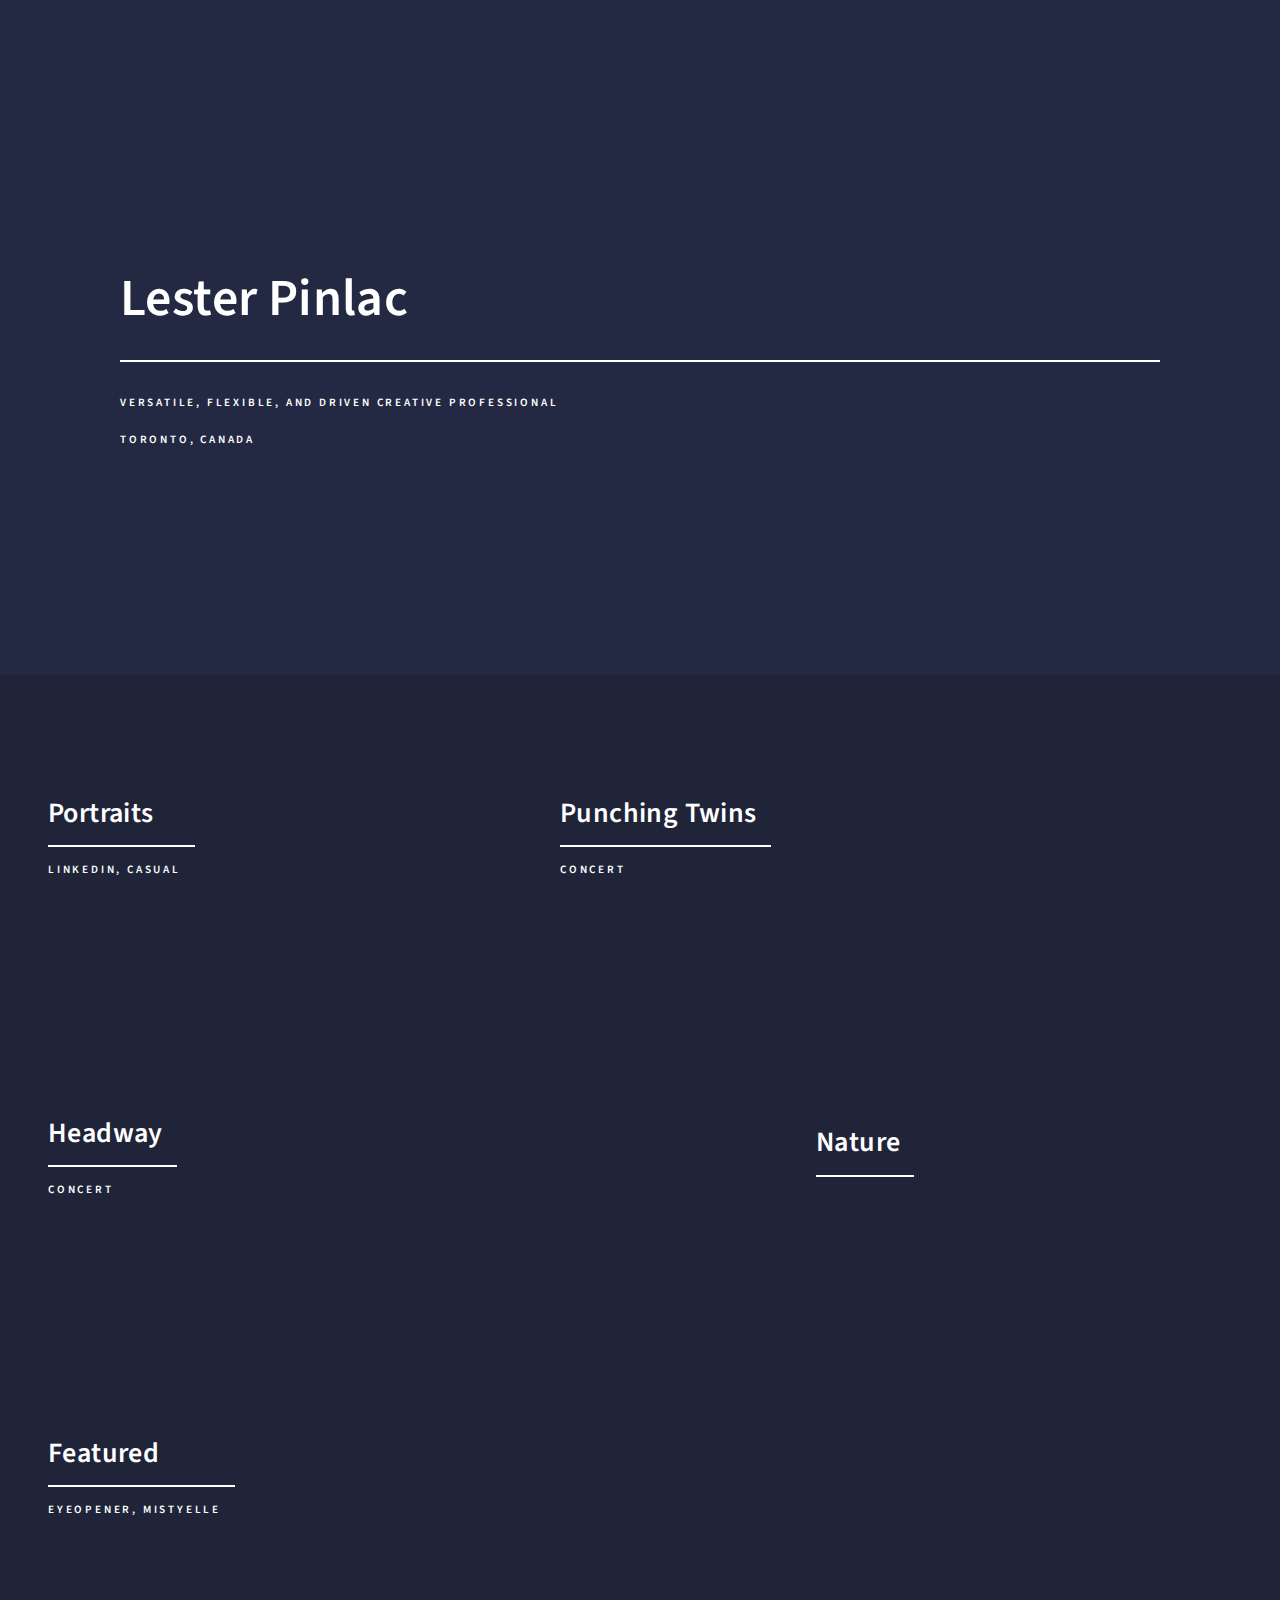
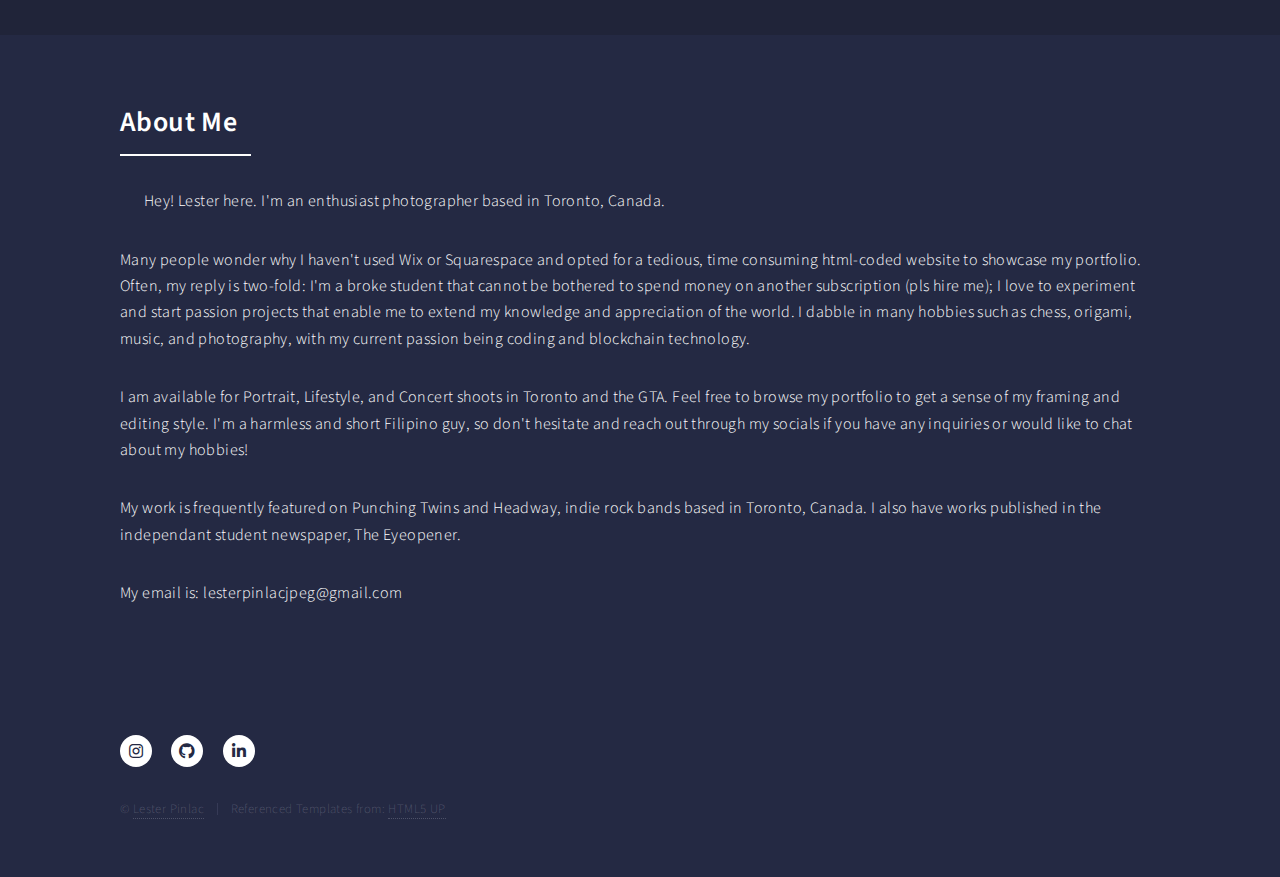
==== index.html @ 299d69c9 "Add files via upload" ====
<!DOCTYPE HTML>
<!--
	Forty by HTML5 UP
	html5up.net | @ajlkn
	Free for personal and commercial use under the CCA 3.0 license (html5up.net/license)
-->
<html>
	<head>
		<title>Lester Pinlac</title>
		<meta charset="utf-8" />
		<meta name="viewport" content="width=device-width, initial-scale=1, user-scalable=no" />
		<link rel="stylesheet" href="assets/css/main.css" />
		<noscript><link rel="stylesheet" href="assets/css/noscript.css" /></noscript>
	</head>
	<body class="is-preload">

		<!-- Wrapper -->
			<div id="wrapper">
				
				<!-- Banner -->
					<section id="banner" class="major">
						<div class="inner">
						<span class="image">
										<img src="images/paris.jpg" alt="" />
									</span>
							<header class="major">
								<h1>Lester Pinlac</h1>
							</header>
							<div class="content">
								<p>versatile, flexible, and driven creative professional <br/>
								<br/>Toronto, Canada <br/>
								<ul class="actions">
								</ul>
							</div>
						</div>
					</section>

				<!-- Main -->
					<div id="main">

						<!-- One -->
							
							<section id="one" class="tiles">
								<article>
									<span class="image">
										<img src="images/portraits/portraitF-05.jpg" alt="" />
									</span>
									<header class="major">
										<h3><a href="portraits.html" class="link">Portraits</a></h3>
										<p>LinkedIn, Casual</p>
									</header>
								</article>
								<article>
									<span class="image">
										<img src="images/pt.jpg" alt="" />
									</span>
									<header class="major">
										<h3><a href="concerts.html" class="link">Punching Twins</a></h3>
										<p>Concert</p>
									</header>
								</article>
								<article>
									<span class="image">
										<img src="images/hw/hwF.jpg" alt="" />
									</span>
									<header class="major">
										<h3><a href="concertshead.html" class="link">Headway</a></h3>
										<p>Concert</p>
									</header>
								</article>
								
								<article>
									<span class="image">
								<img src="images/nature/nature-09.jpg" alt="" />
									</span>
									<header class="major">
										<h3><a href="nature.html" class="link">Nature</a></h3>
										<p></p>
									</header>
								</article>
								
							</section>
							
							<section id="one" class="tiles2">
								<article>
									<span class="image">
										<img src="images/featured/featured-5.jpg" alt="" />
									</span>
									<header class="major">
										<h3><a href="featured.strata.html" class="link">Featured</a></h3>
										<p>Eyeopener, Mistyelle</p>
									</header>
								</article>
							<section>
						<!-- Two -->
							</div>
							<section id="two">
								<div class="inner">
									<header class="major">
										<h2>About Me</h2>
									</header>
													<p><span class="image left"><img src="images/lestar-1.jpg" alt="" /></span>Hey! Lester here. I'm an enthusiast photographer based in Toronto, Canada. </p>
													<p><span  /></span>Many people wonder why I haven't used Wix or Squarespace and opted for a tedious, time consuming html-coded website to showcase my portfolio. Often, my reply is two-fold: I'm a broke student that cannot be bothered to spend money on another subscription (pls hire me); I love to experiment and start passion projects that enable me to extend my knowledge and appreciation of the world. I dabble in many hobbies such as chess, origami, music, and photography, with my current passion being coding and blockchain technology.  </p>
								</span>I am available for Portrait, Lifestyle, and Concert shoots in Toronto and the GTA. Feel free to browse my portfolio to get a sense of my framing and editing style. I'm a harmless and short Filipino guy, so don't hesitate and reach out through my socials if you have any inquiries or would like to chat about my hobbies!</p>
												</span> My work is frequently featured on Punching Twins and Headway, indie rock bands based in Toronto, Canada. I also have works published in the independant student newspaper, The Eyeopener.   </p>
											</span> My email is: lesterpinlacjpeg@gmail.com</p>

								</div>
							</section>

				<!-- Contact -->
				<!-- Footer -->
					
					<footer id="footer">
						<div class="inner">
							<ul class="icons">
								<li><a href="https://www.instagram.com/lesterjohn.jpeg/" class="icon brands alt fa-instagram"><span class="label">Instagram</span></a></li>
								<li><a href="#" class="icon brands alt fa-github"><span class="label">GitHub</span></a></li>
								<li><a href="#" class="icon brands alt fa-linkedin-in"><span class="label">LinkedIn</span></a></li>
							</ul>
							<ul class="copyright">
								<li>&copy; <a href="pikashrine.html">Lester Pinlac</a></li><li>Referenced Templates from: <a href="https://html5up.net">HTML5 UP</a></li>
							</ul>
						</div>
					</footer>

			</div>

		<!-- Scripts -->
			<script src="assets/js/jquery.min.js"></script>
			<script src="assets/js/jquery.scrolly.min.js"></script>
			<script src="assets/js/jquery.scrollex.min.js"></script>
			<script src="assets/js/browser.min.js"></script>
			<script src="assets/js/breakpoints.min.js"></script>
			<script src="assets/js/util.js"></script>
			<script src="assets/js/main.js"></script>

	</body>
</html>
---- assets/css/main.css ----
@import url(fontawesome-all.min.css);
@import url("https://fonts.googleapis.com/css?family=Source+Sans+Pro:300,300italic,600,600italic");

/*
	Forty by HTML5 UP
	html5up.net | @ajlkn
	Free for personal and commercial use under the CCA 3.0 license (html5up.net/license)
*/

html, body, div, span, applet, object,
iframe, h1, h2, h3, h4, h5, h6, p, blockquote,
pre, a, abbr, acronym, address, big, cite,
code, del, dfn, em, img, ins, kbd, q, s, samp,
small, strike, strong, sub, sup, tt, var, b,
u, i, center, dl, dt, dd, ol, ul, li, fieldset,
form, label, legend, table, caption, tbody,
tfoot, thead, tr, th, td, article, aside,
canvas, details, embed, figure, figcaption,
footer, header, hgroup, menu, nav, output, ruby,
section, summary, time, mark, audio, video {
	margin: 0;
	padding: 0;
	border: 0;
	font-size: 100%;
	font: inherit;
	vertical-align: baseline;}

article, aside, details, figcaption, figure,
footer, header, hgroup, menu, nav, section {
	display: block;}

body {
	line-height: 1;
}

ol, ul {
	list-style: none;
}

blockquote, q {
	quotes: none;
}

	blockquote:before, blockquote:after, q:before, q:after {
		content: '';
		content: none;
	}

table {
	border-collapse: collapse;
	border-spacing: 0;
}

body {
	-webkit-text-size-adjust: none;
}

mark {
	background-color: transparent;
	color: inherit;
}

input::-moz-focus-inner {
	border: 0;
	padding: 0;
}

input, select, textarea {
	-moz-appearance: none;
	-webkit-appearance: none;
	-ms-appearance: none;
	appearance: none;
}

/* Basic */

	@-ms-viewport {
		width: device-width;
	}

	body {
		-ms-overflow-style: scrollbar;
	}

	@media screen and (max-width: 480px) {

		html, body {
			min-width: 320px;
		}

	}

	html {
		box-sizing: border-box;
	}

	*, *:before, *:after {
		box-sizing: inherit;
	}

	body {
		background: #242943;
	}

		body.is-preload *, body.is-preload *:before, body.is-preload *:after {
			-moz-animation: none !important;
			-webkit-animation: none !important;
			-ms-animation: none !important;
			animation: none !important;
			-moz-transition: none !important;
			-webkit-transition: none !important;
			-ms-transition: none !important;
			transition: none !important;
		}

/* Type */

	body, input, select, textarea {
		color: #ffffff;
		font-family: "Source Sans Pro", Helvetica, sans-serif;
		font-size: 17pt;
		font-weight: 300;
		letter-spacing: 0.025em;
		line-height: 1.65;
	}

		@media screen and (max-width: 1680px) {

			body, input, select, textarea {
				font-size: 14pt;
			}

		}

		@media screen and (max-width: 1280px) {

			body, input, select, textarea {
				font-size: 12pt;
			}

		}

		@media screen and (max-width: 360px) {

			body, input, select, textarea {
				font-size: 11pt;
			}

		}

	a {
		-moz-transition: color 0.2s ease-in-out, border-bottom-color 0.2s ease-in-out;
		-webkit-transition: color 0.2s ease-in-out, border-bottom-color 0.2s ease-in-out;
		-ms-transition: color 0.2s ease-in-out, border-bottom-color 0.2s ease-in-out;
		transition: color 0.2s ease-in-out, border-bottom-color 0.2s ease-in-out;
		border-bottom: dotted 1px;
		color: inherit;
		text-decoration: none;
	}

		a:hover {
			border-bottom-color: transparent;
			color: #9bf1ff !important;
		}

		a:active {
			color: #53e3fb !important;
		}

	strong, b {
		color: #ffffff;
		font-weight: 600;
	}

	em, i {
		font-style: italic;
	}

	p {
		margin: 0 0 2em 0;
	}

	h1, h2, h3, h4, h5, h6 {
		color: #ffffff;
		font-weight: 600;
		line-height: 1.65;
		margin: 0 0 1em 0;
	}

		h1 a, h2 a, h3 a, h4 a, h5 a, h6 a {
			color: inherit;
			border-bottom: 0;
		}

	h1 {
		font-size: 2.5em;
	}

	h2 {
		font-size: 1.75em;
	}

	h3 {
		font-size: 1.35em;
	}

	h4 {
		font-size: 1.1em;
	}

	h5 {
		font-size: 0.9em;
	}

	h6 {
		font-size: 0.7em;
	}

	@media screen and (max-width: 736px) {

		h1 {
			font-size: 2em;
		}

		h2 {
			font-size: 1.5em;
		}

		h3 {
			font-size: 1.25em;
		}

	}

	sub {
		font-size: 0.8em;
		position: relative;
		top: 0.5em;
	}

	sup {
		font-size: 0.8em;
		position: relative;
		top: -0.5em;
	}

	blockquote {
		border-left: solid 4px rgba(97, 48, 68, 0.1);
		font-style: italic;
		margin: 0 0 2em 0;
		padding: 0.5em 0 0.5em 2em;
	}

	code {
		background: rgba(212, 212, 255, 0.035);
		font-family: "Courier New", monospace;
		font-size: 0.9em;
		margin: 0 0.25em;
		padding: 0.25em 0.65em;
	}

	pre {
		-webkit-overflow-scrolling: touch;
		font-family: "Courier New", monospace;
		font-size: 0.9em;
		margin: 0 0 2em 0;
	}

		pre code {
			display: block;
			line-height: 1.75;
			padding: 1em 1.5em;
			overflow-x: auto;
		}

	hr {
		border: 0;
		border-bottom: solid 1px rgba(212, 212, 255, 0.1);
		margin: 2em 0;
	}

		hr.major {
			margin: 3em 0;
		}

	.align-left {
		text-align: left;
	}

	.align-center {
		text-align: center;
	}

	.align-right {
		text-align: right;
	}

/* Row */

	.row {
		display: flex;
		flex-wrap: wrap;
		box-sizing: border-box;
		align-items: stretch;
	}

		.row > * {
			box-sizing: border-box;
		}

		.row.gtr-uniform > * > :last-child {
			margin-bottom: 0;
		}

		.row.aln-left {
			justify-content: flex-start;
		}

		.row.aln-center {
			justify-content: center;
		}

		.row.aln-right {
			justify-content: flex-end;
		}

		.row.aln-top {
			align-items: flex-start;
		}

		.row.aln-middle {
			align-items: center;
		}

		.row.aln-bottom {
			align-items: flex-end;
		}

		.row > .imp {
			order: -1;
		}

		.row > .col-1 {
			width: 8.33333%;
		}

		.row > .off-1 {
			margin-left: 8.33333%;
		}

		.row > .col-2 {
			width: 16.66667%;
		}

		.row > .off-2 {
			margin-left: 16.66667%;
		}

		.row > .col-3 {
			width: 25%;
		}

		.row > .off-3 {
			margin-left: 25%;
		}

		.row > .col-4 {
			width: 33.33333%;
		}

		.row > .off-4 {
			margin-left: 33.33333%;
		}

		.row > .col-5 {
			width: 41.66667%;
		}

		.row > .off-5 {
			margin-left: 41.66667%;
		}

		.row > .col-6 {
			width: 50%;
		}

		.row > .off-6 {
			margin-left: 50%;
		}

		.row > .col-7 {
			width: 58.33333%;
		}

		.row > .off-7 {
			margin-left: 58.33333%;
		}

		.row > .col-8 {
			width: 66.66667%;
		}

		.row > .off-8 {
			margin-left: 66.66667%;
		}

		.row > .col-9 {
			width: 75%;
		}

		.row > .off-9 {
			margin-left: 75%;
		}

		.row > .col-10 {
			width: 83.33333%;
		}

		.row > .off-10 {
			margin-left: 83.33333%;
		}

		.row > .col-11 {
			width: 91.66667%;
		}

		.row > .off-11 {
			margin-left: 91.66667%;
		}

		.row > .col-12 {
			width: 100%;
		}

		.row > .off-12 {
			margin-left: 100%;
		}

		.row.gtr-0 {
			margin-top: 0;
			margin-left: 0em;
		}

			.row.gtr-0 > * {
				padding: 0 0 0 0em;
			}

			.row.gtr-0.gtr-uniform {
				margin-top: 0em;
			}

				.row.gtr-0.gtr-uniform > * {
					padding-top: 0em;
				}

		.row.gtr-25 {
			margin-top: 0;
			margin-left: -0.5em;
		}

			.row.gtr-25 > * {
				padding: 0 0 0 0.5em;
			}

			.row.gtr-25.gtr-uniform {
				margin-top: -0.5em;
			}

				.row.gtr-25.gtr-uniform > * {
					padding-top: 0.5em;
				}

		.row.gtr-50 {
			margin-top: 0;
			margin-left: -1em;
		}

			.row.gtr-50 > * {
				padding: 0 0 0 1em;
			}

			.row.gtr-50.gtr-uniform {
				margin-top: -1em;
			}

				.row.gtr-50.gtr-uniform > * {
					padding-top: 1em;
				}

		.row {
			margin-top: 0;
			margin-left: -2em;
		}

			.row > * {
				padding: 0 0 0 2em;
			}

			.row.gtr-uniform {
				margin-top: -2em;
			}

				.row.gtr-uniform > * {
					padding-top: 2em;
				}

		.row.gtr-150 {
			margin-top: 0;
			margin-left: -3em;
		}

			.row.gtr-150 > * {
				padding: 0 0 0 3em;
			}

			.row.gtr-150.gtr-uniform {
				margin-top: -3em;
			}

				.row.gtr-150.gtr-uniform > * {
					padding-top: 3em;
				}

		.row.gtr-200 {
			margin-top: 0;
			margin-left: -4em;
		}

			.row.gtr-200 > * {
				padding: 0 0 0 4em;
			}

			.row.gtr-200.gtr-uniform {
				margin-top: -4em;
			}

				.row.gtr-200.gtr-uniform > * {
					padding-top: 4em;
				}

		@media screen and (max-width: 1680px) {

			.row {
				display: flex;
				flex-wrap: wrap;
				box-sizing: border-box;
				align-items: stretch;
			}

				.row > * {
					box-sizing: border-box;
				}

				.row.gtr-uniform > * > :last-child {
					margin-bottom: 0;
				}

				.row.aln-left {
					justify-content: flex-start;
				}

				.row.aln-center {
					justify-content: center;
				}

				.row.aln-right {
					justify-content: flex-end;
				}

				.row.aln-top {
					align-items: flex-start;
				}

				.row.aln-middle {
					align-items: center;
				}

				.row.aln-bottom {
					align-items: flex-end;
				}

				.row > .imp-xlarge {
					order: -1;
				}

				.row > .col-1-xlarge {
					width: 8.33333%;
				}

				.row > .off-1-xlarge {
					margin-left: 8.33333%;
				}

				.row > .col-2-xlarge {
					width: 16.66667%;
				}

				.row > .off-2-xlarge {
					margin-left: 16.66667%;
				}

				.row > .col-3-xlarge {
					width: 25%;
				}

				.row > .off-3-xlarge {
					margin-left: 25%;
				}

				.row > .col-4-xlarge {
					width: 33.33333%;
				}

				.row > .off-4-xlarge {
					margin-left: 33.33333%;
				}

				.row > .col-5-xlarge {
					width: 41.66667%;
				}

				.row > .off-5-xlarge {
					margin-left: 41.66667%;
				}

				.row > .col-6-xlarge {
					width: 50%;
				}

				.row > .off-6-xlarge {
					margin-left: 50%;
				}

				.row > .col-7-xlarge {
					width: 58.33333%;
				}

				.row > .off-7-xlarge {
					margin-left: 58.33333%;
				}

				.row > .col-8-xlarge {
					width: 66.66667%;
				}

				.row > .off-8-xlarge {
					margin-left: 66.66667%;
				}

				.row > .col-9-xlarge {
					width: 75%;
				}

				.row > .off-9-xlarge {
					margin-left: 75%;
				}

				.row > .col-10-xlarge {
					width: 83.33333%;
				}

				.row > .off-10-xlarge {
					margin-left: 83.33333%;
				}

				.row > .col-11-xlarge {
					width: 91.66667%;
				}

				.row > .off-11-xlarge {
					margin-left: 91.66667%;
				}

				.row > .col-12-xlarge {
					width: 100%;
				}

				.row > .off-12-xlarge {
					margin-left: 100%;
				}

				.row.gtr-0 {
					margin-top: 0;
					margin-left: 0em;
				}

					.row.gtr-0 > * {
						padding: 0 0 0 0em;
					}

					.row.gtr-0.gtr-uniform {
						margin-top: 0em;
					}

						.row.gtr-0.gtr-uniform > * {
							padding-top: 0em;
						}

				.row.gtr-25 {
					margin-top: 0;
					margin-left: -0.5em;
				}

					.row.gtr-25 > * {
						padding: 0 0 0 0.5em;
					}

					.row.gtr-25.gtr-uniform {
						margin-top: -0.5em;
					}

						.row.gtr-25.gtr-uniform > * {
							padding-top: 0.5em;
						}

				.row.gtr-50 {
					margin-top: 0;
					margin-left: -1em;
				}

					.row.gtr-50 > * {
						padding: 0 0 0 1em;
					}

					.row.gtr-50.gtr-uniform {
						margin-top: -1em;
					}

						.row.gtr-50.gtr-uniform > * {
							padding-top: 1em;
						}

				.row {
					margin-top: 0;
					margin-left: -2em;
				}

					.row > * {
						padding: 0 0 0 2em;
					}

					.row.gtr-uniform {
						margin-top: -2em;
					}

						.row.gtr-uniform > * {
							padding-top: 2em;
						}

				.row.gtr-150 {
					margin-top: 0;
					margin-left: -3em;
				}

					.row.gtr-150 > * {
						padding: 0 0 0 3em;
					}

					.row.gtr-150.gtr-uniform {
						margin-top: -3em;
					}

						.row.gtr-150.gtr-uniform > * {
							padding-top: 3em;
						}

				.row.gtr-200 {
					margin-top: 0;
					margin-left: -4em;
				}

					.row.gtr-200 > * {
						padding: 0 0 0 4em;
					}

					.row.gtr-200.gtr-uniform {
						margin-top: -4em;
					}

						.row.gtr-200.gtr-uniform > * {
							padding-top: 4em;
						}

		}

		@media screen and (max-width: 1280px) {

			.row {
				display: flex;
				flex-wrap: wrap;
				box-sizing: border-box;
				align-items: stretch;
			}

				.row > * {
					box-sizing: border-box;
				}

				.row.gtr-uniform > * > :last-child {
					margin-bottom: 0;
				}

				.row.aln-left {
					justify-content: flex-start;
				}

				.row.aln-center {
					justify-content: center;
				}

				.row.aln-right {
					justify-content: flex-end;
				}

				.row.aln-top {
					align-items: flex-start;
				}

				.row.aln-middle {
					align-items: center;
				}

				.row.aln-bottom {
					align-items: flex-end;
				}

				.row > .imp-large {
					order: -1;
				}

				.row > .col-1-large {
					width: 8.33333%;
				}

				.row > .off-1-large {
					margin-left: 8.33333%;
				}

				.row > .col-2-large {
					width: 16.66667%;
				}

				.row > .off-2-large {
					margin-left: 16.66667%;
				}

				.row > .col-3-large {
					width: 25%;
				}

				.row > .off-3-large {
					margin-left: 25%;
				}

				.row > .col-4-large {
					width: 33.33333%;
				}

				.row > .off-4-large {
					margin-left: 33.33333%;
				}

				.row > .col-5-large {
					width: 41.66667%;
				}

				.row > .off-5-large {
					margin-left: 41.66667%;
				}

				.row > .col-6-large {
					width: 50%;
				}

				.row > .off-6-large {
					margin-left: 50%;
				}

				.row > .col-7-large {
					width: 58.33333%;
				}

				.row > .off-7-large {
					margin-left: 58.33333%;
				}

				.row > .col-8-large {
					width: 66.66667%;
				}

				.row > .off-8-large {
					margin-left: 66.66667%;
				}

				.row > .col-9-large {
					width: 75%;
				}

				.row > .off-9-large {
					margin-left: 75%;
				}

				.row > .col-10-large {
					width: 83.33333%;
				}

				.row > .off-10-large {
					margin-left: 83.33333%;
				}

				.row > .col-11-large {
					width: 91.66667%;
				}

				.row > .off-11-large {
					margin-left: 91.66667%;
				}

				.row > .col-12-large {
					width: 100%;
				}

				.row > .off-12-large {
					margin-left: 100%;
				}

				.row.gtr-0 {
					margin-top: 0;
					margin-left: 0em;
				}

					.row.gtr-0 > * {
						padding: 0 0 0 0em;
					}

					.row.gtr-0.gtr-uniform {
						margin-top: 0em;
					}

						.row.gtr-0.gtr-uniform > * {
							padding-top: 0em;
						}

				.row.gtr-25 {
					margin-top: 0;
					margin-left: -0.375em;
				}

					.row.gtr-25 > * {
						padding: 0 0 0 0.375em;
					}

					.row.gtr-25.gtr-uniform {
						margin-top: -0.375em;
					}

						.row.gtr-25.gtr-uniform > * {
							padding-top: 0.375em;
						}

				.row.gtr-50 {
					margin-top: 0;
					margin-left: -0.75em;
				}

					.row.gtr-50 > * {
						padding: 0 0 0 0.75em;
					}

					.row.gtr-50.gtr-uniform {
						margin-top: -0.75em;
					}

						.row.gtr-50.gtr-uniform > * {
							padding-top: 0.75em;
						}

				.row {
					margin-top: 0;
					margin-left: -1.5em;
				}

					.row > * {
						padding: 0 0 0 1.5em;
					}

					.row.gtr-uniform {
						margin-top: -1.5em;
					}

						.row.gtr-uniform > * {
							padding-top: 1.5em;
						}

				.row.gtr-150 {
					margin-top: 0;
					margin-left: -2.25em;
				}

					.row.gtr-150 > * {
						padding: 0 0 0 2.25em;
					}

					.row.gtr-150.gtr-uniform {
						margin-top: -2.25em;
					}

						.row.gtr-150.gtr-uniform > * {
							padding-top: 2.25em;
						}

				.row.gtr-200 {
					margin-top: 0;
					margin-left: -3em;
				}

					.row.gtr-200 > * {
						padding: 0 0 0 3em;
					}

					.row.gtr-200.gtr-uniform {
						margin-top: -3em;
					}

						.row.gtr-200.gtr-uniform > * {
							padding-top: 3em;
						}

		}

		@media screen and (max-width: 980px) {

			.row {
				display: flex;
				flex-wrap: wrap;
				box-sizing: border-box;
				align-items: stretch;
			}

				.row > * {
					box-sizing: border-box;
				}

				.row.gtr-uniform > * > :last-child {
					margin-bottom: 0;
				}

				.row.aln-left {
					justify-content: flex-start;
				}

				.row.aln-center {
					justify-content: center;
				}

				.row.aln-right {
					justify-content: flex-end;
				}

				.row.aln-top {
					align-items: flex-start;
				}

				.row.aln-middle {
					align-items: center;
				}

				.row.aln-bottom {
					align-items: flex-end;
				}

				.row > .imp-medium {
					order: -1;
				}

				.row > .col-1-medium {
					width: 8.33333%;
				}

				.row > .off-1-medium {
					margin-left: 8.33333%;
				}

				.row > .col-2-medium {
					width: 16.66667%;
				}

				.row > .off-2-medium {
					margin-left: 16.66667%;
				}

				.row > .col-3-medium {
					width: 25%;
				}

				.row > .off-3-medium {
					margin-left: 25%;
				}

				.row > .col-4-medium {
					width: 33.33333%;
				}

				.row > .off-4-medium {
					margin-left: 33.33333%;
				}

				.row > .col-5-medium {
					width: 41.66667%;
				}

				.row > .off-5-medium {
					margin-left: 41.66667%;
				}

				.row > .col-6-medium {
					width: 50%;
				}

				.row > .off-6-medium {
					margin-left: 50%;
				}

				.row > .col-7-medium {
					width: 58.33333%;
				}

				.row > .off-7-medium {
					margin-left: 58.33333%;
				}

				.row > .col-8-medium {
					width: 66.66667%;
				}

				.row > .off-8-medium {
					margin-left: 66.66667%;
				}

				.row > .col-9-medium {
					width: 75%;
				}

				.row > .off-9-medium {
					margin-left: 75%;
				}

				.row > .col-10-medium {
					width: 83.33333%;
				}

				.row > .off-10-medium {
					margin-left: 83.33333%;
				}

				.row > .col-11-medium {
					width: 91.66667%;
				}

				.row > .off-11-medium {
					margin-left: 91.66667%;
				}

				.row > .col-12-medium {
					width: 100%;
				}

				.row > .off-12-medium {
					margin-left: 100%;
				}

				.row.gtr-0 {
					margin-top: 0;
					margin-left: 0em;
				}

					.row.gtr-0 > * {
						padding: 0 0 0 0em;
					}

					.row.gtr-0.gtr-uniform {
						margin-top: 0em;
					}

						.row.gtr-0.gtr-uniform > * {
							padding-top: 0em;
						}

				.row.gtr-25 {
					margin-top: 0;
					margin-left: -0.375em;
				}

					.row.gtr-25 > * {
						padding: 0 0 0 0.375em;
					}

					.row.gtr-25.gtr-uniform {
						margin-top: -0.375em;
					}

						.row.gtr-25.gtr-uniform > * {
							padding-top: 0.375em;
						}

				.row.gtr-50 {
					margin-top: 0;
					margin-left: -0.75em;
				}

					.row.gtr-50 > * {
						padding: 0 0 0 0.75em;
					}

					.row.gtr-50.gtr-uniform {
						margin-top: -0.75em;
					}

						.row.gtr-50.gtr-uniform > * {
							padding-top: 0.75em;
						}

				.row {
					margin-top: 0;
					margin-left: -1.5em;
				}

					.row > * {
						padding: 0 0 0 1.5em;
					}

					.row.gtr-uniform {
						margin-top: -1.5em;
					}

						.row.gtr-uniform > * {
							padding-top: 1.5em;
						}

				.row.gtr-150 {
					margin-top: 0;
					margin-left: -2.25em;
				}

					.row.gtr-150 > * {
						padding: 0 0 0 2.25em;
					}

					.row.gtr-150.gtr-uniform {
						margin-top: -2.25em;
					}

						.row.gtr-150.gtr-uniform > * {
							padding-top: 2.25em;
						}

				.row.gtr-200 {
					margin-top: 0;
					margin-left: -3em;
				}

					.row.gtr-200 > * {
						padding: 0 0 0 3em;
					}

					.row.gtr-200.gtr-uniform {
						margin-top: -3em;
					}

						.row.gtr-200.gtr-uniform > * {
							padding-top: 3em;
						}

		}

		@media screen and (max-width: 736px) {

			.row {
				display: flex;
				flex-wrap: wrap;
				box-sizing: border-box;
				align-items: stretch;
			}

				.row > * {
					box-sizing: border-box;
				}

				.row.gtr-uniform > * > :last-child {
					margin-bottom: 0;
				}

				.row.aln-left {
					justify-content: flex-start;
				}

				.row.aln-center {
					justify-content: center;
				}

				.row.aln-right {
					justify-content: flex-end;
				}

				.row.aln-top {
					align-items: flex-start;
				}

				.row.aln-middle {
					align-items: center;
				}

				.row.aln-bottom {
					align-items: flex-end;
				}

				.row > .imp-small {
					order: -1;
				}

				.row > .col-1-small {
					width: 8.33333%;
				}

				.row > .off-1-small {
					margin-left: 8.33333%;
				}

				.row > .col-2-small {
					width: 16.66667%;
				}

				.row > .off-2-small {
					margin-left: 16.66667%;
				}

				.row > .col-3-small {
					width: 25%;
				}

				.row > .off-3-small {
					margin-left: 25%;
				}

				.row > .col-4-small {
					width: 33.33333%;
				}

				.row > .off-4-small {
					margin-left: 33.33333%;
				}

				.row > .col-5-small {
					width: 41.66667%;
				}

				.row > .off-5-small {
					margin-left: 41.66667%;
				}

				.row > .col-6-small {
					width: 50%;
				}

				.row > .off-6-small {
					margin-left: 50%;
				}

				.row > .col-7-small {
					width: 58.33333%;
				}

				.row > .off-7-small {
					margin-left: 58.33333%;
				}

				.row > .col-8-small {
					width: 66.66667%;
				}

				.row > .off-8-small {
					margin-left: 66.66667%;
				}

				.row > .col-9-small {
					width: 75%;
				}

				.row > .off-9-small {
					margin-left: 75%;
				}

				.row > .col-10-small {
					width: 83.33333%;
				}

				.row > .off-10-small {
					margin-left: 83.33333%;
				}

				.row > .col-11-small {
					width: 91.66667%;
				}

				.row > .off-11-small {
					margin-left: 91.66667%;
				}

				.row > .col-12-small {
					width: 100%;
				}

				.row > .off-12-small {
					margin-left: 100%;
				}

				.row.gtr-0 {
					margin-top: 0;
					margin-left: 0em;
				}

					.row.gtr-0 > * {
						padding: 0 0 0 0em;
					}

					.row.gtr-0.gtr-uniform {
						margin-top: 0em;
					}

						.row.gtr-0.gtr-uniform > * {
							padding-top: 0em;
						}

				.row.gtr-25 {
					margin-top: 0;
					margin-left: -0.3125em;
				}

					.row.gtr-25 > * {
						padding: 0 0 0 0.3125em;
					}

					.row.gtr-25.gtr-uniform {
						margin-top: -0.3125em;
					}

						.row.gtr-25.gtr-uniform > * {
							padding-top: 0.3125em;
						}

				.row.gtr-50 {
					margin-top: 0;
					margin-left: -0.625em;
				}

					.row.gtr-50 > * {
						padding: 0 0 0 0.625em;
					}

					.row.gtr-50.gtr-uniform {
						margin-top: -0.625em;
					}

						.row.gtr-50.gtr-uniform > * {
							padding-top: 0.625em;
						}

				.row {
					margin-top: 0;
					margin-left: -1.25em;
				}

					.row > * {
						padding: 0 0 0 1.25em;
					}

					.row.gtr-uniform {
						margin-top: -1.25em;
					}

						.row.gtr-uniform > * {
							padding-top: 1.25em;
						}

				.row.gtr-150 {
					margin-top: 0;
					margin-left: -1.875em;
				}

					.row.gtr-150 > * {
						padding: 0 0 0 1.875em;
					}

					.row.gtr-150.gtr-uniform {
						margin-top: -1.875em;
					}

						.row.gtr-150.gtr-uniform > * {
							padding-top: 1.875em;
						}

				.row.gtr-200 {
					margin-top: 0;
					margin-left: -2.5em;
				}

					.row.gtr-200 > * {
						padding: 0 0 0 2.5em;
					}

					.row.gtr-200.gtr-uniform {
						margin-top: -2.5em;
					}

						.row.gtr-200.gtr-uniform > * {
							padding-top: 2.5em;
						}

		}

		@media screen and (max-width: 480px) {

			.row {
				display: flex;
				flex-wrap: wrap;
				box-sizing: border-box;
				align-items: stretch;
			}

				.row > * {
					box-sizing: border-box;
				}

				.row.gtr-uniform > * > :last-child {
					margin-bottom: 0;
				}

				.row.aln-left {
					justify-content: flex-start;
				}

				.row.aln-center {
					justify-content: center;
				}

				.row.aln-right {
					justify-content: flex-end;
				}

				.row.aln-top {
					align-items: flex-start;
				}

				.row.aln-middle {
					align-items: center;
				}

				.row.aln-bottom {
					align-items: flex-end;
				}

				.row > .imp-xsmall {
					order: -1;
				}

				.row > .col-1-xsmall {
					width: 8.33333%;
				}

				.row > .off-1-xsmall {
					margin-left: 8.33333%;
				}

				.row > .col-2-xsmall {
					width: 16.66667%;
				}

				.row > .off-2-xsmall {
					margin-left: 16.66667%;
				}

				.row > .col-3-xsmall {
					width: 25%;
				}

				.row > .off-3-xsmall {
					margin-left: 25%;
				}

				.row > .col-4-xsmall {
					width: 33.33333%;
				}

				.row > .off-4-xsmall {
					margin-left: 33.33333%;
				}

				.row > .col-5-xsmall {
					width: 41.66667%;
				}

				.row > .off-5-xsmall {
					margin-left: 41.66667%;
				}

				.row > .col-6-xsmall {
					width: 50%;
				}

				.row > .off-6-xsmall {
					margin-left: 50%;
				}

				.row > .col-7-xsmall {
					width: 58.33333%;
				}

				.row > .off-7-xsmall {
					margin-left: 58.33333%;
				}

				.row > .col-8-xsmall {
					width: 66.66667%;
				}

				.row > .off-8-xsmall {
					margin-left: 66.66667%;
				}

				.row > .col-9-xsmall {
					width: 75%;
				}

				.row > .off-9-xsmall {
					margin-left: 75%;
				}

				.row > .col-10-xsmall {
					width: 83.33333%;
				}

				.row > .off-10-xsmall {
					margin-left: 83.33333%;
				}

				.row > .col-11-xsmall {
					width: 91.66667%;
				}

				.row > .off-11-xsmall {
					margin-left: 91.66667%;
				}

				.row > .col-12-xsmall {
					width: 100%;
				}

				.row > .off-12-xsmall {
					margin-left: 100%;
				}

				.row.gtr-0 {
					margin-top: 0;
					margin-left: 0em;
				}

					.row.gtr-0 > * {
						padding: 0 0 0 0em;
					}

					.row.gtr-0.gtr-uniform {
						margin-top: 0em;
					}

						.row.gtr-0.gtr-uniform > * {
							padding-top: 0em;
						}

				.row.gtr-25 {
					margin-top: 0;
					margin-left: -0.3125em;
				}

					.row.gtr-25 > * {
						padding: 0 0 0 0.3125em;
					}

					.row.gtr-25.gtr-uniform {
						margin-top: -0.3125em;
					}

						.row.gtr-25.gtr-uniform > * {
							padding-top: 0.3125em;
						}

				.row.gtr-50 {
					margin-top: 0;
					margin-left: -0.625em;
				}

					.row.gtr-50 > * {
						padding: 0 0 0 0.625em;
					}

					.row.gtr-50.gtr-uniform {
						margin-top: -0.625em;
					}

						.row.gtr-50.gtr-uniform > * {
							padding-top: 0.625em;
						}

				.row {
					margin-top: 0;
					margin-left: -1.25em;
				}

					.row > * {
						padding: 0 0 0 1.25em;
					}

					.row.gtr-uniform {
						margin-top: -1.25em;
					}

						.row.gtr-uniform > * {
							padding-top: 1.25em;
						}

				.row.gtr-150 {
					margin-top: 0;
					margin-left: -1.875em;
				}

					.row.gtr-150 > * {
						padding: 0 0 0 1.875em;
					}

					.row.gtr-150.gtr-uniform {
						margin-top: -1.875em;
					}

						.row.gtr-150.gtr-uniform > * {
							padding-top: 1.875em;
						}

				.row.gtr-200 {
					margin-top: 0;
					margin-left: -2.5em;
				}

					.row.gtr-200 > * {
						padding: 0 0 0 2.5em;
					}

					.row.gtr-200.gtr-uniform {
						margin-top: -2.5em;
					}

						.row.gtr-200.gtr-uniform > * {
							padding-top: 2.5em;
						}

		}

/* Section/Article */

	section.special, article.special {
		text-align: center;
	}

	header.major {
		width: -moz-max-content;
		width: -webkit-max-content;
		width: -ms-max-content;
		width: max-content;
		margin-bottom: 2em;
	}

		header.major > :first-child {
			margin-bottom: 0;
			width: calc(100% + 0.5em);
		}

			header.major > :first-child:after {
				content: '';
				background-color: #ffffff;
				display: block;
				height: 2px;
				margin: 0.325em 0 0.5em 0;
				width: 100%;
			}

		header.major > p {
			font-size: 0.7em;
			font-weight: 600;
			letter-spacing: 0.25em;
			margin-bottom: 0;
			text-transform: uppercase;
		}

		body.is-ie header.major > :first-child:after {
			max-width: 9em;
		}

		body.is-ie header.major > h1:after {
			max-width: 100% !important;
		}

	@media screen and (max-width: 736px) {

		header.major > p br {
			display: none;
		}

	}

/* Form */

	form {
		margin: 0 0 2em 0;
	}

		form > :last-child {
			margin-bottom: 0;
		}

		form > .fields {
			display: -moz-flex;
			display: -webkit-flex;
			display: -ms-flex;
			display: flex;
			-moz-flex-wrap: wrap;
			-webkit-flex-wrap: wrap;
			-ms-flex-wrap: wrap;
			flex-wrap: wrap;
			width: calc(100% + 3em);
			margin: -1.5em 0 2em -1.5em;
		}

			form > .fields > .field {
				-moz-flex-grow: 0;
				-webkit-flex-grow: 0;
				-ms-flex-grow: 0;
				flex-grow: 0;
				-moz-flex-shrink: 0;
				-webkit-flex-shrink: 0;
				-ms-flex-shrink: 0;
				flex-shrink: 0;
				padding: 1.5em 0 0 1.5em;
				width: calc(100% - 1.5em);
			}

				form > .fields > .field.half {
					width: calc(50% - 0.75em);
				}

				form > .fields > .field.third {
					width: calc(100%/3 - 0.5em);
				}

				form > .fields > .field.quarter {
					width: calc(25% - 0.375em);
				}

		@media screen and (max-width: 480px) {

			form > .fields {
				width: calc(100% + 3em);
				margin: -1.5em 0 2em -1.5em;
			}

				form > .fields > .field {
					padding: 1.5em 0 0 1.5em;
					width: calc(100% - 1.5em);
				}

					form > .fields > .field.half {
						width: calc(100% - 1.5em);
					}

					form > .fields > .field.third {
						width: calc(100% - 1.5em);
					}

					form > .fields > .field.quarter {
						width: calc(100% - 1.5em);
					}

		}

	label {
		color: #ffffff;
		display: block;
		font-size: 0.8em;
		font-weight: 600;
		letter-spacing: 0.25em;
		margin: 0 0 1em 0;
		text-transform: uppercase;
	}

	input[type="text"],
	input[type="password"],
	input[type="email"],
	input[type="tel"],
	input[type="search"],
	input[type="url"],
	select,
	textarea {
		-moz-appearance: none;
		-webkit-appearance: none;
		-ms-appearance: none;
		appearance: none;
		background: rgba(212, 212, 255, 0.035);
		border: none;
		border-radius: 0;
		color: inherit;
		display: block;
		outline: 0;
		padding: 0 1em;
		text-decoration: none;
		width: 100%;
	}

		input[type="text"]:invalid,
		input[type="password"]:invalid,
		input[type="email"]:invalid,
		input[type="tel"]:invalid,
		input[type="search"]:invalid,
		input[type="url"]:invalid,
		select:invalid,
		textarea:invalid {
			box-shadow: none;
		}

		input[type="text"]:focus,
		input[type="password"]:focus,
		input[type="email"]:focus,
		input[type="tel"]:focus,
		input[type="search"]:focus,
		input[type="url"]:focus,
		select:focus,
		textarea:focus {
			border-color: #9bf1ff;
			box-shadow: 0 0 0 2px #9bf1ff;
		}

	select {
		background-image: url("data:image/svg+xml;charset=utf8,%3Csvg xmlns='http://www.w3.org/2000/svg' width='40' height='40' preserveAspectRatio='none' viewBox='0 0 40 40'%3E%3Cpath d='M9.4,12.3l10.4,10.4l10.4-10.4c0.2-0.2,0.5-0.4,0.9-0.4c0.3,0,0.6,0.1,0.9,0.4l3.3,3.3c0.2,0.2,0.4,0.5,0.4,0.9 c0,0.4-0.1,0.6-0.4,0.9L20.7,31.9c-0.2,0.2-0.5,0.4-0.9,0.4c-0.3,0-0.6-0.1-0.9-0.4L4.3,17.3c-0.2-0.2-0.4-0.5-0.4-0.9 c0-0.4,0.1-0.6,0.4-0.9l3.3-3.3c0.2-0.2,0.5-0.4,0.9-0.4S9.1,12.1,9.4,12.3z' fill='rgba(212, 212, 255, 0.1)' /%3E%3C/svg%3E");
		background-size: 1.25rem;
		background-repeat: no-repeat;
		background-position: calc(100% - 1rem) center;
		height: 2.75em;
		padding-right: 2.75em;
		text-overflow: ellipsis;
	}

		select option {
			color: #ffffff;
			background: #242943;
		}

		select:focus::-ms-value {
			background-color: transparent;
		}

		select::-ms-expand {
			display: none;
		}

	input[type="text"],
	input[type="password"],
	input[type="email"],
	input[type="tel"],
	input[type="search"],
	input[type="url"],
	select {
		height: 2.75em;
	}

	textarea {
		padding: 0.75em 1em;
	}

	input[type="checkbox"],
	input[type="radio"] {
		-moz-appearance: none;
		-webkit-appearance: none;
		-ms-appearance: none;
		appearance: none;
		display: block;
		float: left;
		margin-right: -2em;
		opacity: 0;
		width: 1em;
		z-index: -1;
	}

		input[type="checkbox"] + label,
		input[type="radio"] + label {
			text-decoration: none;
			color: #ffffff;
			cursor: pointer;
			display: inline-block;
			font-weight: 300;
			padding-left: 2.65em;
			padding-right: 0.75em;
			position: relative;
		}

			input[type="checkbox"] + label:before,
			input[type="radio"] + label:before {
				-moz-osx-font-smoothing: grayscale;
				-webkit-font-smoothing: antialiased;
				display: inline-block;
				font-style: normal;
				font-variant: normal;
				text-rendering: auto;
				line-height: 1;
				text-transform: none !important;
				font-family: 'Font Awesome 5 Free';
				font-weight: 900;
			}

			input[type="checkbox"] + label:before,
			input[type="radio"] + label:before {
				background: rgba(212, 212, 255, 0.035);
				content: '';
				display: inline-block;
				font-size: 0.8em;
				height: 2.0625em;
				left: 0;
				letter-spacing: 0;
				line-height: 2.0625em;
				position: absolute;
				text-align: center;
				top: 0;
				width: 2.0625em;
			}

		input[type="checkbox"]:checked + label:before,
		input[type="radio"]:checked + label:before {
			background: #ffffff;
			border-color: #9bf1ff;
			content: '\f00c';
			color: #242943;
		}

		input[type="checkbox"]:focus + label:before,
		input[type="radio"]:focus + label:before {
			box-shadow: 0 0 0 2px #9bf1ff;
		}

	input[type="radio"] + label:before {
		border-radius: 100%;
	}

	::-webkit-input-placeholder {
		color: rgba(244, 244, 255, 0.2) !important;
		opacity: 1.0;
	}

	:-moz-placeholder {
		color: rgba(244, 244, 255, 0.2) !important;
		opacity: 1.0;
	}

	::-moz-placeholder {
		color: rgba(244, 244, 255, 0.2) !important;
		opacity: 1.0;
	}

	:-ms-input-placeholder {
		color: rgba(244, 244, 255, 0.2) !important;
		opacity: 1.0;
	}

/* Box */

	.box {
		border: solid 1px rgba(212, 212, 255, 0.1);
		margin-bottom: 2em;
		padding: 1.5em;
	}

		.box > :last-child,
		.box > :last-child > :last-child,
		.box > :last-child > :last-child > :last-child {
			margin-bottom: 0;
		}

		.box.alt {
			border: 0;
			border-radius: 0;
			padding: 0;
		}

/* Icon */

	.icon {
		text-decoration: none;
		border-bottom: none;
		position: relative;
	}

		.icon:before {
			-moz-osx-font-smoothing: grayscale;
			-webkit-font-smoothing: antialiased;
			display: inline-block;
			font-style: normal;
			font-variant: normal;
			text-rendering: auto;
			line-height: 1;
			text-transform: none !important;
			font-family: 'Font Awesome 5 Free';
			font-weight: 400;
		}

		.icon > .label {
			display: none;
		}

		.icon:before {
			line-height: inherit;
		}

		.icon.solid:before {
			font-weight: 900;
		}

		.icon.brands:before {
			font-family: 'Font Awesome 5 Brands';
		}

		.icon.alt:before {
			background-color: #ffffff;
			border-radius: 100%;
			color: #242943;
			display: inline-block;
			height: 2em;
			line-height: 2em;
			text-align: center;
			width: 2em;
		}

	a.icon.alt:before {
		-moz-transition: background-color 0.2s ease-in-out;
		-webkit-transition: background-color 0.2s ease-in-out;
		-ms-transition: background-color 0.2s ease-in-out;
		transition: background-color 0.2s ease-in-out;
	}

	a.icon.alt:hover:before {
		background-color: #6fc3df;
	}

	a.icon.alt:active:before {
		background-color: #37a6cb;
	}

/* Image */

	.image {
		border: 0;
		display: inline-block;
		position: relative;
	}

		.image img {
			display: block;
		}

		.image.left, .image.right {
			max-width: 30%;
		}

			.image.left img, .image.right img {
				width: 100%;
			}

		.image.left {
			float: left;
			margin: 0 1.5em 1.25em 0;
			top: 0.25em;
		}

		.image.right {
			float: right;
			margin: 0 0 1.25em 1.5em;
			top: 0.25em;
		}

		.image.fit {
			display: block;
			margin: 0 0 2em 0;
			width: 100%;
		}

			.image.fit img {
				width: 100%;
			}

		.image.main {
			display: block;
			margin: 2.5em 0;
			width: 100%;
		}

			.image.main img {
				width: 100%;
			}

			@media screen and (max-width: 736px) {

				.image.main {
					margin: 1.5em 0;
				}

			}

/* List */

	ol {
		list-style: decimal;
		margin: 0 0 2em 0;
		padding-left: 1.25em;
	}

		ol li {
			padding-left: 0.25em;
		}

	ul {
		list-style: disc;
		margin: 0 0 2em 0;
		padding-left: 1em;
	}

		ul li {
			padding-left: 0.5em;
		}

		ul.alt {
			list-style: none;
			padding-left: 0;
		}

			ul.alt li {
				border-top: solid 1px rgba(212, 212, 255, 0.1);
				padding: 0.5em 0;
			}

				ul.alt li:first-child {
					border-top: 0;
					padding-top: 0;
				}

	dl {
		margin: 0 0 2em 0;
	}

		dl dt {
			display: block;
			font-weight: 600;
			margin: 0 0 1em 0;
		}

		dl dd {
			margin-left: 2em;
		}

/* Actions */

	ul.actions {
		display: -moz-flex;
		display: -webkit-flex;
		display: -ms-flex;
		display: flex;
		cursor: default;
		list-style: none;
		margin-left: -1em;
		padding-left: 0;
	}

		ul.actions li {
			padding: 0 0 0 1em;
			vertical-align: middle;
		}

		ul.actions.special {
			-moz-justify-content: center;
			-webkit-justify-content: center;
			-ms-justify-content: center;
			justify-content: center;
			width: 100%;
			margin-left: 0;
		}

			ul.actions.special li:first-child {
				padding-left: 0;
			}

		ul.actions.stacked {
			-moz-flex-direction: column;
			-webkit-flex-direction: column;
			-ms-flex-direction: column;
			flex-direction: column;
			margin-left: 0;
		}

			ul.actions.stacked li {
				padding: 1.3em 0 0 0;
			}

				ul.actions.stacked li:first-child {
					padding-top: 0;
				}

		ul.actions.fit {
			width: calc(100% + 1em);
		}

			ul.actions.fit li {
				-moz-flex-grow: 1;
				-webkit-flex-grow: 1;
				-ms-flex-grow: 1;
				flex-grow: 1;
				-moz-flex-shrink: 1;
				-webkit-flex-shrink: 1;
				-ms-flex-shrink: 1;
				flex-shrink: 1;
				width: 100%;
			}

				ul.actions.fit li > * {
					width: 100%;
				}

			ul.actions.fit.stacked {
				width: 100%;
			}

/* Icons */

	ul.icons {
		cursor: default;
		list-style: none;
		padding-left: 0;
	}

		ul.icons li {
			display: inline-block;
			padding: 0 1em 0 0;
		}

			ul.icons li:last-child {
				padding-right: 0;
			}

		@media screen and (max-width: 736px) {

			ul.icons li {
				padding: 0 0.75em 0 0;
			}

		}

/* Pagination */

	ul.pagination {
		cursor: default;
		list-style: none;
		padding-left: 0;
	}

		ul.pagination li {
			display: inline-block;
			padding-left: 0;
			vertical-align: middle;
		}

			ul.pagination li > .page {
				-moz-transition: background-color 0.2s ease-in-out, color 0.2s ease-in-out;
				-webkit-transition: background-color 0.2s ease-in-out, color 0.2s ease-in-out;
				-ms-transition: background-color 0.2s ease-in-out, color 0.2s ease-in-out;
				transition: background-color 0.2s ease-in-out, color 0.2s ease-in-out;
				border-bottom: 0;
				display: inline-block;
				font-size: 0.8em;
				font-weight: 600;
				height: 1.5em;
				line-height: 1.5em;
				margin: 0 0.125em;
				min-width: 1.5em;
				padding: 0 0.5em;
				text-align: center;
			}

				ul.pagination li > .page.active {
					background-color: #ffffff;
					color: #242943;
				}

					ul.pagination li > .page.active:hover {
						background-color: #9bf1ff;
						color: #242943 !important;
					}

					ul.pagination li > .page.active:active {
						background-color: #53e3fb;
					}

			ul.pagination li:first-child {
				padding-right: 0.75em;
			}

			ul.pagination li:last-child {
				padding-left: 0.75em;
			}

		@media screen and (max-width: 480px) {

			ul.pagination li:nth-child(n+2):nth-last-child(n+2) {
				display: none;
			}

			ul.pagination li:first-child {
				padding-right: 0;
			}

		}

/* Table */

	.table-wrapper {
		-webkit-overflow-scrolling: touch;
		overflow-x: auto;
	}

	table {
		margin: 0 0 2em 0;
		width: 100%;
	}

		table tbody tr {
			border: solid 1px rgba(212, 212, 255, 0.1);
			border-left: 0;
			border-right: 0;
		}

			table tbody tr:nth-child(2n + 1) {
				background-color: rgba(212, 212, 255, 0.035);
			}

		table td {
			padding: 0.75em 0.75em;
		}

		table th {
			color: #ffffff;
			font-size: 0.9em;
			font-weight: 600;
			padding: 0 0.75em 0.75em 0.75em;
			text-align: left;
		}

		table thead {
			border-bottom: solid 2px rgba(212, 212, 255, 0.1);
		}

		table tfoot {
			border-top: solid 2px rgba(212, 212, 255, 0.1);
		}

		table.alt {
			border-collapse: separate;
		}

			table.alt tbody tr td {
				border: solid 1px rgba(212, 212, 255, 0.1);
				border-left-width: 0;
				border-top-width: 0;
			}

				table.alt tbody tr td:first-child {
					border-left-width: 1px;
				}

			table.alt tbody tr:first-child td {
				border-top-width: 1px;
			}

			table.alt thead {
				border-bottom: 0;
			}

			table.alt tfoot {
				border-top: 0;
			}

/* Button */

	input[type="submit"],
	input[type="reset"],
	input[type="button"],
	button,
	.button {
		-moz-appearance: none;
		-webkit-appearance: none;
		-ms-appearance: none;
		appearance: none;
		-moz-transition: background-color 0.2s ease-in-out, box-shadow 0.2s ease-in-out, color 0.2s ease-in-out;
		-webkit-transition: background-color 0.2s ease-in-out, box-shadow 0.2s ease-in-out, color 0.2s ease-in-out;
		-ms-transition: background-color 0.2s ease-in-out, box-shadow 0.2s ease-in-out, color 0.2s ease-in-out;
		transition: background-color 0.2s ease-in-out, box-shadow 0.2s ease-in-out, color 0.2s ease-in-out;
		background-color: transparent;
		border: 0;
		border-radius: 0;
		box-shadow: inset 0 0 0 2px #ffffff;
		color: #ffffff;
		cursor: pointer;
		display: inline-block;
		font-size: 0.8em;
		font-weight: 600;
		height: 3.5em;
		letter-spacing: 0.25em;
		line-height: 3.5em;
		padding: 0 1.75em;
		text-align: center;
		text-decoration: none;
		text-transform: uppercase;
		white-space: nowrap;
	}

		input[type="submit"]:hover, input[type="submit"]:active,
		input[type="reset"]:hover,
		input[type="reset"]:active,
		input[type="button"]:hover,
		input[type="button"]:active,
		button:hover,
		button:active,
		.button:hover,
		.button:active {
			box-shadow: inset 0 0 0 2px #9bf1ff;
			color: #9bf1ff;
		}

		input[type="submit"]:active,
		input[type="reset"]:active,
		input[type="button"]:active,
		button:active,
		.button:active {
			background-color: rgba(155, 241, 255, 0.1);
			box-shadow: inset 0 0 0 2px #53e3fb;
			color: #53e3fb;
		}

		input[type="submit"].icon:before,
		input[type="reset"].icon:before,
		input[type="button"].icon:before,
		button.icon:before,
		.button.icon:before {
			margin-right: 0.5em;
		}

		input[type="submit"].fit,
		input[type="reset"].fit,
		input[type="button"].fit,
		button.fit,
		.button.fit {
			width: 100%;
		}

		input[type="submit"].small,
		input[type="reset"].small,
		input[type="button"].small,
		button.small,
		.button.small {
			font-size: 0.6em;
		}

		input[type="submit"].large,
		input[type="reset"].large,
		input[type="button"].large,
		button.large,
		.button.large {
			font-size: 1.25em;
			height: 3em;
			line-height: 3em;
		}

		input[type="submit"].next,
		input[type="reset"].next,
		input[type="button"].next,
		button.next,
		.button.next {
			padding-right: 4.5em;
			position: relative;
		}

			input[type="submit"].next:before, input[type="submit"].next:after,
			input[type="reset"].next:before,
			input[type="reset"].next:after,
			input[type="button"].next:before,
			input[type="button"].next:after,
			button.next:before,
			button.next:after,
			.button.next:before,
			.button.next:after {
				-moz-transition: opacity 0.2s ease-in-out;
				-webkit-transition: opacity 0.2s ease-in-out;
				-ms-transition: opacity 0.2s ease-in-out;
				transition: opacity 0.2s ease-in-out;
				background-position: center right;
				background-repeat: no-repeat;
				background-size: 36px 24px;
				content: '';
				display: block;
				height: 100%;
				position: absolute;
				right: 1.5em;
				top: 0;
				width: 36px;
			}

			input[type="submit"].next:before,
			input[type="reset"].next:before,
			input[type="button"].next:before,
			button.next:before,
			.button.next:before {
				background-image: url("data:image/svg+xml;charset=utf8,%3Csvg xmlns='http://www.w3.org/2000/svg' xmlns:xlink='http://www.w3.org/1999/xlink' width='36px' height='24px' viewBox='0 0 36 24' zoomAndPan='disable'%3E%3Cstyle%3Eline %7B stroke: %23ffffff%3B stroke-width: 2px%3B %7D%3C/style%3E%3Cline x1='0' y1='12' x2='34' y2='12' /%3E%3Cline x1='25' y1='4' x2='34' y2='12.5' /%3E%3Cline x1='25' y1='20' x2='34' y2='11.5' /%3E%3C/svg%3E");
			}

			input[type="submit"].next:after,
			input[type="reset"].next:after,
			input[type="button"].next:after,
			button.next:after,
			.button.next:after {
				background-image: url("data:image/svg+xml;charset=utf8,%3Csvg xmlns='http://www.w3.org/2000/svg' xmlns:xlink='http://www.w3.org/1999/xlink' width='36px' height='24px' viewBox='0 0 36 24' zoomAndPan='disable'%3E%3Cstyle%3Eline %7B stroke: %239bf1ff%3B stroke-width: 2px%3B %7D%3C/style%3E%3Cline x1='0' y1='12' x2='34' y2='12' /%3E%3Cline x1='25' y1='4' x2='34' y2='12.5' /%3E%3Cline x1='25' y1='20' x2='34' y2='11.5' /%3E%3C/svg%3E");
				opacity: 0;
				z-index: 1;
			}

			input[type="submit"].next:hover:after, input[type="submit"].next:active:after,
			input[type="reset"].next:hover:after,
			input[type="reset"].next:active:after,
			input[type="button"].next:hover:after,
			input[type="button"].next:active:after,
			button.next:hover:after,
			button.next:active:after,
			.button.next:hover:after,
			.button.next:active:after {
				opacity: 1;
			}

			@media screen and (max-width: 1280px) {

				input[type="submit"].next,
				input[type="reset"].next,
				input[type="button"].next,
				button.next,
				.button.next {
					padding-right: 5em;
				}

			}

		input[type="submit"].primary,
		input[type="reset"].primary,
		input[type="button"].primary,
		button.primary,
		.button.primary {
			background-color: #ffffff;
			box-shadow: none;
			color: #242943;
		}

			input[type="submit"].primary:hover, input[type="submit"].primary:active,
			input[type="reset"].primary:hover,
			input[type="reset"].primary:active,
			input[type="button"].primary:hover,
			input[type="button"].primary:active,
			button.primary:hover,
			button.primary:active,
			.button.primary:hover,
			.button.primary:active {
				background-color: #9bf1ff;
				color: #242943 !important;
			}

			input[type="submit"].primary:active,
			input[type="reset"].primary:active,
			input[type="button"].primary:active,
			button.primary:active,
			.button.primary:active {
				background-color: #53e3fb;
			}

		input[type="submit"].disabled, input[type="submit"]:disabled,
		input[type="reset"].disabled,
		input[type="reset"]:disabled,
		input[type="button"].disabled,
		input[type="button"]:disabled,
		button.disabled,
		button:disabled,
		.button.disabled,
		.button:disabled {
			pointer-events: none;
			cursor: default;
			opacity: 0.25;
		}

/* Tiles */

	.tiles {
		display: -moz-flex;
		display: -webkit-flex;
		display: -ms-flex;
		display: flex;
		-moz-flex-wrap: wrap;
		-webkit-flex-wrap: wrap;
		-ms-flex-wrap: wrap;
		flex-wrap: wrap;
		border-top: 0 !important;
	}

		.tiles + * {
			border-top: 0 !important;
		}

		.tiles article {
			-moz-align-items: center;
			-webkit-align-items: center;
			-ms-align-items: center;
			align-items: center;
			display: -moz-flex;
			display: -webkit-flex;
			display: -ms-flex;
			display: flex;
			-moz-transition: -moz-transform 0.25s ease, opacity 0.25s ease, -moz-filter 1s ease, -webkit-filter 1s ease;
			-webkit-transition: -webkit-transform 0.25s ease, opacity 0.25s ease, -webkit-filter 1s ease, -webkit-filter 1s ease;
			-ms-transition: -ms-transform 0.25s ease, opacity 0.25s ease, -ms-filter 1s ease, -webkit-filter 1s ease;
			transition: transform 0.25s ease, opacity 0.25s ease, filter 1s ease, -webkit-filter 1s ease;
			padding: 4em 4em 2em 4em ;
			background-position: center;
			background-repeat: no-repeat;
			background-size: cover;
			cursor: default;
			height: 40vh;
			max-height: 40em;
			min-height: 23em;
			overflow: hidden;
			position: relative;
			width: 40%;
		}

			.tiles article .image {
				display: none;
			}

			.tiles article header {
				position: relative;
				z-index: 3;
			}

			.tiles article h3 {
				font-size: 1.75em;
			}

				.tiles article h3 a:hover {
					color: inherit !important;
				}

			.tiles article .link.primary {
				border: 0;
				height: 100%;
				left: 0;
				position: absolute;
				top: 0;
				width: 100%;
				z-index: 4;
			}

			.tiles article:before {
				-moz-transition: opacity 0.5s ease;
				-webkit-transition: opacity 0.5s ease;
				-ms-transition: opacity 0.5s ease;
				transition: opacity 0.5s ease;
				bottom: 0;
				content: '';
				display: block;
				height: 100%;
				left: 0;
				opacity: 0.2;
				position: absolute;
				width: 100%;
				z-index: 2;
			}

			.tiles article:after {
				background-color: rgba(36, 41, 67, 0.25);
				content: '';
				display: block;
				height: 100%;
				left: 0;
				position: absolute;
				top: 0;
				width: 100%;
				z-index: 1;
			}

			.tiles article:hover:before {
				opacity: 0;
			}

			.tiles article.is-transitioning {
				-moz-transform: scale(0.95);
				-webkit-transform: scale(0.95);
				-ms-transform: scale(0.95);
				transform: scale(0.95);
				-moz-filter: blur(0.5em);
				-webkit-filter: blur(0.5em);
				-ms-filter: blur(0.5em);
				filter: blur(0.5em);
				opacity: 0;
			}

			.tiles article:nth-child(4n - 1), .tiles article:nth-child(4n - 2) {
				width: 60%;
			}

			.tiles article:nth-child(6n - 5):before {
				background-color: #000000;
			}

			.tiles article:nth-child(6n - 4):before {
				background-color: #000000;
			}

			.tiles article:nth-child(6n - 3):before {
				background-color: #000000;
			}

			.tiles article:nth-child(6n - 2):before {
				background-color: #000000;
			}

			.tiles article:nth-child(6n - 1):before {
				background-color: #000000;
			}

			.tiles article:nth-child(6n):before {
				background-color: #000000;
			}

		@media screen and (max-width: 1280px) {

			.tiles article {
				padding: 4em 3em 2em 3em ;
				height: 30vh;
				max-height: 30em;
				min-height: 20em;
			}

		}

		@media screen and (max-width: 980px) {

			.tiles article {
				width: 50% !important;
			}

		}

		@media screen and (max-width: 736px) {

			.tiles article {
				padding: 3em 1.5em 1em 1.5em ;
				height: 16em;
				max-height: none;
				min-height: 0;
			}

				.tiles article h3 {
					font-size: 1.5em;
				}

		}

		@media screen and (max-width: 480px) {

			.tiles {
				display: block;
			}

				.tiles article {
					height: 20em;
					width: 100% !important;
				}

		}
/* Tiles2 */

.tiles2 {
	display: -moz-flex;
	display: -webkit-flex;
	display: -ms-flex;
	display: flex;
	-moz-flex-wrap: wrap;
	-webkit-flex-wrap: wrap;
	-ms-flex-wrap: wrap;
	flex-wrap: wrap;
	border-top: 0 !important;
}

	.tiles2 + * {
		border-top: 0 !important;
	}

	.tiles2 article {
		-moz-align-items: center;
		-webkit-align-items: center;
		-ms-align-items: center;
		align-items: center;
		display: -moz-flex;
		display: -webkit-flex;
		display: -ms-flex;
		display: flex;
		-moz-transition: -moz-transform 0.25s ease, opacity 0.25s ease, -moz-filter 1s ease, -webkit-filter 1s ease;
		-webkit-transition: -webkit-transform 0.25s ease, opacity 0.25s ease, -webkit-filter 1s ease, -webkit-filter 1s ease;
		-ms-transition: -ms-transform 0.25s ease, opacity 0.25s ease, -ms-filter 1s ease, -webkit-filter 1s ease;
		transition: transform 0.25s ease, opacity 0.25s ease, filter 1s ease, -webkit-filter 1s ease;
		padding: 4em 4em 2em 4em ;
		background-position: center;
		background-repeat: no-repeat;
		background-size: cover;
		cursor: default;
		height: 40vh;
		max-height: 40em;
		min-height: 23em;
		overflow: hidden;
		position: relative;
		width: 100%;
	}

		.tiles2 article .image {
			display: none;
		}

		.tiles2 article header {
			position: relative;
			z-index: 3;
		}

		.tiles2 article h3 {
			font-size: 1.75em;
		}

			.tiles2 article h3 a:hover {
				color: inherit !important;
			}

		.tiles2 article .link.primary {
			border: 0;
			height: 100%;
			left: 0;
			position: absolute;
			top: 0;
			width: 100%;
			z-index: 4;
		}

		.tiles2 article:before {
			-moz-transition: opacity 0.5s ease;
			-webkit-transition: opacity 0.5s ease;
			-ms-transition: opacity 0.5s ease;
			transition: opacity 0.5s ease;
			bottom: 0;
			content: '';
			display: block;
			height: 100%;
			left: 0;
			opacity: 0.2;
			position: absolute;
			width: 100%;
			z-index: 2;
		}

		.tiles2 article:after {
			background-color: rgba(36, 41, 67, 0.25);
			content: '';
			display: block;
			height: 100%;
			left: 0;
			position: absolute;
			top: 0;
			width: 100%;
			z-index: 1;
		}

		.tiles2 article:hover:before {
			opacity: 0;
		}

		.tiles2 article.is-transitioning {
			-moz-transform: scale(0.95);
			-webkit-transform: scale(0.95);
			-ms-transform: scale(0.95);
			transform: scale(0.95);
			-moz-filter: blur(0.5em);
			-webkit-filter: blur(0.5em);
			-ms-filter: blur(0.5em);
			filter: blur(0.5em);
			opacity: 0;
		}

		
		.tiles2 article:nth-child(6n - 5):before {
			background-color: #000000;
		}

		

	@media screen and (max-width: 1280px) {

		.tiles2 article {
			padding: 4em 3em 2em 3em ;
			height: 30vh;
			max-height: 30em;
			min-height: 20em;
		}

	}

	@media screen and (max-width: 980px) {

		.tiles2 article {
			width: 100% !important;
		}

	}

	@media screen and (max-width: 736px) {

		.tiles2 article {
			padding: 3em 1.5em 1em 1.5em ;
			height: 16em;
			max-height: none;
			min-height: 0;
		}

			.tiles2 article h3 {
				font-size: 1.5em;
			}

	}

	@media screen and (max-width: 480px) {

		.tiles2 {
			display: block;
		}

			.tiles2 article {
				height: 20em;
				width: 100% !important;
			}

	}
/* Contact Method */

	.contact-method {
		margin: 0 0 2em 0;
		padding-left: 3.25em;
		position: relative;
	}

		.contact-method .icon {
			left: 0;
			position: absolute;
			top: 0;
		}

		.contact-method h3 {
			margin: 0 0 0.5em 0;
		}

/* Spotlights */

	.spotlights {
		border-top: 0 !important;
	}

		.spotlights + * {
			border-top: 0 !important;
		}

		.spotlights > section {
			display: -moz-flex;
			display: -webkit-flex;
			display: -ms-flex;
			display: flex;
			-moz-flex-direction: row;
			-webkit-flex-direction: row;
			-ms-flex-direction: row;
			flex-direction: row;
			background-color: #2e3450;
		}

			.spotlights > section > .image {
				background-position: center center;
				background-size: cover;
				border-radius: 0;
				display: block;
				position: relative;
				width: 30%;
			}

				.spotlights > section > .image img {
					border-radius: 0;
					display: block;
					width: 100%;
				}

				.spotlights > section > .image:before {
					background: rgba(36, 41, 67, 0.9);
					content: '';
					display: block;
					height: 100%;
					left: 0;
					opacity: 0;
					position: absolute;
					top: 0;
					width: 100%;
				}

			.spotlights > section > .content {
				display: -moz-flex;
				display: -webkit-flex;
				display: -ms-flex;
				display: flex;
				-moz-flex-direction: column;
				-webkit-flex-direction: column;
				-ms-flex-direction: column;
				flex-direction: column;
				-moz-justify-content: center;
				-webkit-justify-content: center;
				-ms-justify-content: center;
				justify-content: center;
				-moz-align-items: center;
				-webkit-align-items: center;
				-ms-align-items: center;
				align-items: center;
				padding: 2em 3em 0.1em 3em ;
				width: 70%;
			}

				.spotlights > section > .content > .inner {
					margin: 0 auto;
					max-width: 100%;
					width: 65em;
				}

			.spotlights > section:nth-child(2n) {
				-moz-flex-direction: row-reverse;
				-webkit-flex-direction: row-reverse;
				-ms-flex-direction: row-reverse;
				flex-direction: row-reverse;
				background-color: #333856;
			}

				.spotlights > section:nth-child(2n) > .content {
					-moz-align-items: -moz-flex-end;
					-webkit-align-items: -webkit-flex-end;
					-ms-align-items: -ms-flex-end;
					align-items: flex-end;
				}

		@media screen and (max-width: 1680px) {

			.spotlights > section > .image {
				width: 40%;
			}

			.spotlights > section > .content {
				width: 60%;
			}

		}

		@media screen and (max-width: 1280px) {

			.spotlights > section > .image {
				width: 45%;
			}

			.spotlights > section > .content {
				width: 55%;
			}

		}

		@media screen and (max-width: 980px) {

			.spotlights > section {
				display: block;
			}

				.spotlights > section > .image {
					width: 100%;
				}

				.spotlights > section > .content {
					padding: 4em 3em 2em 3em ;
					width: 100%;
				}

		}

		@media screen and (max-width: 736px) {

			.spotlights > section > .content {
				padding: 3em 1.5em 1em 1.5em ;
			}

		}

/* Header */

	@-moz-keyframes reveal-header {
		0% {
			top: -4em;
			opacity: 0;
		}

		100% {
			top: 0;
			opacity: 1;
		}
	}

	@-webkit-keyframes reveal-header {
		0% {
			top: -4em;
			opacity: 0;
		}

		100% {
			top: 0;
			opacity: 1;
		}
	}

	@-ms-keyframes reveal-header {
		0% {
			top: -4em;
			opacity: 0;
		}

		100% {
			top: 0;
			opacity: 1;
		}
	}

	@keyframes reveal-header {
		0% {
			top: -4em;
			opacity: 0;
		}

		100% {
			top: 0;
			opacity: 1;
		}
	}

	#header {
		display: -moz-flex;
		display: -webkit-flex;
		display: -ms-flex;
		display: flex;
		background-color: #2a2f4a;
		box-shadow: 0 0 0.25em 0 rgba(0, 0, 0, 0.15);
		cursor: default;
		font-weight: 600;
		height: 3.25em;
		left: 0;
		letter-spacing: 0.25em;
		line-height: 3.25em;
		margin: 0;
		position: fixed;
		text-transform: uppercase;
		top: 0;
		width: 100%;
		z-index: 10000;
	}

		#header .logo {
			border: 0;
			display: inline-block;
			font-size: 0.8em;
			height: inherit;
			line-height: inherit;
			padding: 0 1.5em;
		}

			#header .logo strong {
				-moz-transition: background-color 0.2s ease-in-out, color 0.2s ease-in-out;
				-webkit-transition: background-color 0.2s ease-in-out, color 0.2s ease-in-out;
				-ms-transition: background-color 0.2s ease-in-out, color 0.2s ease-in-out;
				transition: background-color 0.2s ease-in-out, color 0.2s ease-in-out;
				background-color: #ffffff;
				color: #242943;
				display: inline-block;
				line-height: 1.65em;
				margin-right: 0.325em;
				padding: 0 0.125em 0 0.375em;
			}

			#header .logo:hover strong {
				background-color: #9bf1ff;
			}

			#header .logo:active strong {
				background-color: #53e3fb;
			}

		#header nav {
			display: -moz-flex;
			display: -webkit-flex;
			display: -ms-flex;
			display: flex;
			-moz-justify-content: -moz-flex-end;
			-webkit-justify-content: -webkit-flex-end;
			-ms-justify-content: -ms-flex-end;
			justify-content: flex-end;
			-moz-flex-grow: 1;
			-webkit-flex-grow: 1;
			-ms-flex-grow: 1;
			flex-grow: 1;
			height: inherit;
			line-height: inherit;
		}

			#header nav a {
				border: 0;
				display: block;
				font-size: 0.8em;
				height: inherit;
				line-height: inherit;
				padding: 0 0.75em;
				position: relative;
			}

				#header nav a:last-child {
					padding-right: 1.5em;
				}

				#header nav a[href="#menu"] {
					padding-right: 3.325em !important;
				}

					#header nav a[href="#menu"]:before, #header nav a[href="#menu"]:after {
						background-image: url("data:image/svg+xml;charset=utf8,%3Csvg xmlns='http://www.w3.org/2000/svg' width='24' height='32' viewBox='0 0 24 32' preserveAspectRatio='none'%3E%3Cstyle%3Eline %7B stroke-width: 2px%3B stroke: %23ffffff%3B %7D%3C/style%3E%3Cline x1='0' y1='11' x2='24' y2='11' /%3E%3Cline x1='0' y1='21' x2='24' y2='21' /%3E%3Cline x1='0' y1='16' x2='24' y2='16' /%3E%3C/svg%3E");
						background-position: center;
						background-repeat: no-repeat;
						background-size: 24px 32px;
						content: '';
						display: block;
						height: 100%;
						position: absolute;
						right: 1.5em;
						top: 0;
						width: 24px;
					}

					#header nav a[href="#menu"]:after {
						-moz-transition: opacity 0.2s ease-in-out;
						-webkit-transition: opacity 0.2s ease-in-out;
						-ms-transition: opacity 0.2s ease-in-out;
						transition: opacity 0.2s ease-in-out;
						background-image: url("data:image/svg+xml;charset=utf8,%3Csvg xmlns='http://www.w3.org/2000/svg' width='24' height='32' viewBox='0 0 24 32' preserveAspectRatio='none'%3E%3Cstyle%3Eline %7B stroke-width: 2px%3B stroke: %239bf1ff%3B %7D%3C/style%3E%3Cline x1='0' y1='11' x2='24' y2='11' /%3E%3Cline x1='0' y1='21' x2='24' y2='21' /%3E%3Cline x1='0' y1='16' x2='24' y2='16' /%3E%3C/svg%3E");
						opacity: 0;
						z-index: 1;
					}

					#header nav a[href="#menu"]:hover:after, #header nav a[href="#menu"]:active:after {
						opacity: 1;
					}

					#header nav a[href="#menu"]:last-child {
						padding-right: 3.875em !important;
					}

						#header nav a[href="#menu"]:last-child:before, #header nav a[href="#menu"]:last-child:after {
							right: 2em;
						}

		#header.reveal {
			-moz-animation: reveal-header 0.35s ease;
			-webkit-animation: reveal-header 0.35s ease;
			-ms-animation: reveal-header 0.35s ease;
			animation: reveal-header 0.35s ease;
		}

		#header.alt {
			-moz-transition: opacity 2.5s ease;
			-webkit-transition: opacity 2.5s ease;
			-ms-transition: opacity 2.5s ease;
			transition: opacity 2.5s ease;
			-moz-transition-delay: 0.75s;
			-webkit-transition-delay: 0.75s;
			-ms-transition-delay: 0.75s;
			transition-delay: 0.75s;
			-moz-animation: none;
			-webkit-animation: none;
			-ms-animation: none;
			animation: none;
			background-color: transparent;
			box-shadow: none;
			position: absolute;
		}

			#header.alt.style1 .logo strong {
				color: #6fc3df;
			}

			#header.alt.style2 .logo strong {
				color: #8d82c4;
			}

			#header.alt.style3 .logo strong {
				color: #ec8d81;
			}

			#header.alt.style4 .logo strong {
				color: #e7b788;
			}

			#header.alt.style5 .logo strong {
				color: #8ea9e8;
			}

			#header.alt.style6 .logo strong {
				color: #87c5a4;
			}

		body.is-preload #header.alt {
			opacity: 0;
		}

		@media screen and (max-width: 1680px) {

			#header nav a[href="#menu"] {
				padding-right: 3.75em !important;
			}

				#header nav a[href="#menu"]:last-child {
					padding-right: 4.25em !important;
				}

		}

		@media screen and (max-width: 1280px) {

			#header nav a[href="#menu"] {
				padding-right: 4em !important;
			}

				#header nav a[href="#menu"]:last-child {
					padding-right: 4.5em !important;
				}

		}

		@media screen and (max-width: 736px) {

			#header {
				height: 2.75em;
				line-height: 2.75em;
			}

				#header .logo {
					padding: 0 1em;
				}

				#header nav a {
					padding: 0 0.5em;
				}

					#header nav a:last-child {
						padding-right: 1em;
					}

					#header nav a[href="#menu"] {
						padding-right: 3.25em !important;
					}

						#header nav a[href="#menu"]:before, #header nav a[href="#menu"]:after {
							right: 0.75em;
						}

						#header nav a[href="#menu"]:last-child {
							padding-right: 4em !important;
						}

							#header nav a[href="#menu"]:last-child:before, #header nav a[href="#menu"]:last-child:after {
								right: 1.5em;
							}

		}

		@media screen and (max-width: 480px) {

			#header .logo span {
				display: none;
			}

			#header nav a[href="#menu"] {
				overflow: hidden;
				padding-right: 0 !important;
				text-indent: 5em;
				white-space: nowrap;
				width: 5em;
			}

				#header nav a[href="#menu"]:before, #header nav a[href="#menu"]:after {
					right: 0;
					width: inherit;
				}

				#header nav a[href="#menu"]:last-child:before, #header nav a[href="#menu"]:last-child:after {
					width: 4em;
					right: 0;
				}

		}

/* Banner */

	#banner {
		-moz-align-items: center;
		-webkit-align-items: center;
		-ms-align-items: center;
		align-items: center;
		background-image: url("../../images/banner.jpg");
		display: -moz-flex;
		display: -webkit-flex;
		display: -ms-flex;
		display: flex;
		padding: 6em 0 2em 0 ;
		background-attachment: relative;
		background-position: center;
		background-repeat: no-repeat;
		background-size: cover;
		border-bottom: 0 !important;
		cursor: default;
		height: 60vh;
		margin-bottom: -3.25em;
		max-height: 32em;
		min-height: 22em;
		position: relative;
		top: -3.25em;
	}

		#banner:after {
			-moz-transition: opacity 2.5s ease;
			-webkit-transition: opacity 2.5s ease;
			-ms-transition: opacity 2.5s ease;
			transition: opacity 1s ease;
			-moz-transition-delay: 0.1s;
			-webkit-transition-delay: 0.1s;
			-ms-transition-delay: 0.1s;
			transition-delay: 0.1s;
			pointer-events: none;
			background-color: #000000;
			content: '';
			display: block;
			height: 100%;
			left: 0;
			opacity: 0.0;
			position: absolute;
			top: 0;
			width: 100%;
			z-index: 1;
		}

		#banner h1 {
			font-size: 3.25em;
		}

		#banner > .inner {
			-moz-transition: opacity 1.5s ease, -moz-transform 0.5s ease-out, -moz-filter 0.5s ease, -webkit-filter 0.5s ease;
			-webkit-transition: opacity 1.5s ease, -webkit-transform 0.5s ease-out, -webkit-filter 0.5s ease, -webkit-filter 0.5s ease;
			-ms-transition: opacity 1.5s ease, -ms-transform 0.5s ease-out, -ms-filter 0.5s ease, -webkit-filter 0.5s ease;
			transition: opacity 1.5s ease, transform 0.5s ease-out, filter 0.5s ease, -webkit-filter 0.5s ease;
			padding: 0 !important;
			position: relative;
			z-index: 2;
		}

			#banner > .inner .image {
				display: none;
			}

			#banner > .inner header {
				width: auto;
			}

				#banner > .inner header > :first-child {
					width: auto;
				}

					#banner > .inner header > :first-child:after {
						max-width: 100%;
					}

			#banner > .inner .content {
				display: -moz-flex;
				display: -webkit-flex;
				display: -ms-flex;
				display: flex;
				-moz-align-items: center;
				-webkit-align-items: center;
				-ms-align-items: center;
				align-items: center;
				margin: 0 0 2em 0;
			}

				#banner > .inner .content > * {
					margin-right: 1.5em;
					margin-bottom: 0;
				}

				#banner > .inner .content > :last-child {
					margin-right: 0;
				}

				#banner > .inner .content p {
					font-size: 0.7em;
					font-weight: 600;
					letter-spacing: 0.25em;
					text-transform: uppercase;
				}

		#banner.major {
			height: 75vh;
			min-height: 30em;
			max-height: 50em;
		}

			#banner.major.alt {
				opacity: 0.75;
			}

		#banner.style1:after {
			background-color: #6fc3df;
		}

		#banner.style2:after {
			background-color: #8d82c4;
		}

		#banner.style3:after {
			background-color: #ec8d81;
		}

		#banner.style4:after {
			background-color: #e7b788;
		}

		#banner.style5:after {
			background-color: #8ea9e8;
		}

		#banner.style6:after {
			background-color: #87c5a4;
		}

		body.is-preload #banner:after {
			opacity: 1.0;
		}

		body.is-preload #banner > .inner {
			-moz-filter: blur(0.125em);
			-webkit-filter: blur(0.125em);
			-ms-filter: blur(0.125em);
			filter: blur(0.125em);
			-moz-transform: translateX(-0.5em);
			-webkit-transform: translateX(-0.5em);
			-ms-transform: translateX(-0.5em);
			transform: translateX(-0.5em);
			opacity: 0;
		}

		@media screen and (max-width: 1280px) {

			#banner {
				background-attachment: scroll;
			}

		}

		@media screen and (max-width: 736px) {

			#banner {
				padding: 5em 0 1em 0 ;
				height: auto;
				margin-bottom: -2.75em;
				max-height: none;
				min-height: 0;
				top: -2.75em;
			}

				#banner h1 {
					font-size: 2em;
				}

				#banner > .inner .content {
					display: block;
				}

					#banner > .inner .content > * {
						margin-right: 0;
						margin-bottom: 2em;
					}

				#banner.major {
					height: auto;
					min-height: 0;
					max-height: none;
				}

		}

		@media screen and (max-width: 480px) {

			#banner {
				padding: 6em 0 2em 0 ;
			}

				#banner > .inner .content p br {
					display: none;
				}

				#banner.major {
					padding: 8em 0 4em 0 ;
				}

		}

/* Main */

	#main {
		background-color: #2a2f4a;
	}

		#main > * {
			border-top: solid 1px rgba(212, 212, 255, 0.1);
		}

			#main > *:first-child {
				border-top: 0;
			}

			#main > * > .inner {
				padding: 4em 0 2em 0 ;
				margin: 0 auto;
				max-width: 65em;
				width: calc(100% - 6em);
			}

				@media screen and (max-width: 736px) {

					#main > * > .inner {
						padding: 3em 0 1em 0 ;
						width: calc(100% - 3em);
					}

				}

		#main.alt {
			background-color: transparent;
			border-bottom: solid 1px rgba(212, 212, 255, 0.1);
		}

/* Contact */

	#contact {
		border-bottom: solid 1px rgba(212, 212, 255, 0.1);
		overflow-x: hidden;
	}

		#contact > .inner {
			display: -moz-flex;
			display: -webkit-flex;
			display: -ms-flex;
			display: flex;
			padding: 0 !important;
		}

			#contact > .inner > :nth-child(2n - 1) {
				padding: 4em 3em 2em 0 ;
				border-right: solid 1px rgba(212, 212, 255, 0.1);
				width: 60%;
			}

			#contact > .inner > :nth-child(2n) {
				padding-left: 3em;
				width: 40%;
			}

			#contact > .inner > .split {
				padding: 0;
			}

				#contact > .inner > .split > * {
					padding: 3em 0 1em 3em ;
					position: relative;
				}

					#contact > .inner > .split > *:before {
						border-top: solid 1px rgba(212, 212, 255, 0.1);
						content: '';
						display: block;
						margin-left: -3em;
						position: absolute;
						top: 0;
						width: calc(100vw + 3em);
					}

				#contact > .inner > .split > :first-child:before {
					display: none;
				}

		@media screen and (max-width: 980px) {

			#contact > .inner {
				display: block;
			}

				#contact > .inner > :nth-child(2n - 1) {
					padding: 4em 0 2em 0 ;
					border-right: 0;
					width: 100%;
				}

				#contact > .inner > :nth-child(2n) {
					padding-left: 0;
					width: 100%;
				}

				#contact > .inner > .split > * {
					padding: 3em 0 1em 0 ;
				}

				#contact > .inner > .split > :first-child:before {
					display: block;
				}

		}

		@media screen and (max-width: 736px) {

			#contact > .inner > :nth-child(2n - 1) {
				padding: 3em 0 1em 0 ;
			}

		}

/* Footer */

	#footer .copyright {
		font-size: 0.8em;
		list-style: none;
		padding-left: 0;
	}

		#footer .copyright li {
			border-left: solid 1px rgba(212, 212, 255, 0.1);
			color: rgba(244, 244, 255, 0.2);
			display: inline-block;
			line-height: 1;
			margin-left: 1em;
			padding-left: 1em;
		}

			#footer .copyright li:first-child {
				border-left: 0;
				margin-left: 0;
				padding-left: 0;
			}

	@media screen and (max-width: 480px) {

		#footer .copyright li {
			display: block;
			border-left: 0;
			margin-left: 0;
			padding-left: 0;
			line-height: inherit;
		}

	}

/* Wrapper */

	#wrapper {
		-moz-transition: -moz-filter 0.35s ease, -webkit-filter 0.35s ease, opacity 0.375s ease-out;
		-webkit-transition: -webkit-filter 0.35s ease, -webkit-filter 0.35s ease, opacity 0.375s ease-out;
		-ms-transition: -ms-filter 0.35s ease, -webkit-filter 0.35s ease, opacity 0.375s ease-out;
		transition: filter 0.35s ease, -webkit-filter 0.35s ease, opacity 0.375s ease-out;
		padding-top: 3.25em;
	}

		#wrapper.is-transitioning {
			opacity: 0;
		}

		#wrapper > * > .inner {
			padding: 4em 0 2em 0 ;
			margin: 0 auto;
			max-width: 65em;
			width: calc(100% - 6em);
		}

			@media screen and (max-width: 736px) {

				#wrapper > * > .inner {
					padding: 3em 0 1em 0 ;
					width: calc(100% - 3em);
				}

			}

		@media screen and (max-width: 736px) {

			#wrapper {
				padding-top: 2.75em;
			}

		}

/* Menu */

	#menu {
		-moz-transition: -moz-transform 0.35s ease, opacity 0.35s ease, visibility 0.35s;
		-webkit-transition: -webkit-transform 0.35s ease, opacity 0.35s ease, visibility 0.35s;
		-ms-transition: -ms-transform 0.35s ease, opacity 0.35s ease, visibility 0.35s;
		transition: transform 0.35s ease, opacity 0.35s ease, visibility 0.35s;
		-moz-align-items: center;
		-webkit-align-items: center;
		-ms-align-items: center;
		align-items: center;
		display: -moz-flex;
		display: -webkit-flex;
		display: -ms-flex;
		display: flex;
		-moz-justify-content: center;
		-webkit-justify-content: center;
		-ms-justify-content: center;
		justify-content: center;
		pointer-events: none;
		background: rgba(36, 41, 67, 0.9);
		box-shadow: none;
		height: 100%;
		left: 0;
		opacity: 0;
		overflow: hidden;
		padding: 3em 2em;
		position: fixed;
		top: 0;
		visibility: hidden;
		width: 100%;
		z-index: 10002;
	}

		#menu .inner {
			-moz-transition: -moz-transform 0.35s ease-out, opacity 0.35s ease, visibility 0.35s;
			-webkit-transition: -webkit-transform 0.35s ease-out, opacity 0.35s ease, visibility 0.35s;
			-ms-transition: -ms-transform 0.35s ease-out, opacity 0.35s ease, visibility 0.35s;
			transition: transform 0.35s ease-out, opacity 0.35s ease, visibility 0.35s;
			-moz-transform: rotateX(20deg);
			-webkit-transform: rotateX(20deg);
			-ms-transform: rotateX(20deg);
			transform: rotateX(20deg);
			-webkit-overflow-scrolling: touch;
			max-width: 100%;
			max-height: 100vh;
			opacity: 0;
			overflow: auto;
			text-align: center;
			visibility: hidden;
			width: 18em;
		}

			#menu .inner > :first-child {
				margin-top: 2em;
			}

			#menu .inner > :last-child {
				margin-bottom: 3em;
			}

		#menu ul {
			margin: 0 0 1em 0;
		}

			#menu ul.links {
				list-style: none;
				padding: 0;
			}

				#menu ul.links > li {
					padding: 0;
				}

					#menu ul.links > li > a:not(.button) {
						border: 0;
						border-top: solid 1px rgba(212, 212, 255, 0.1);
						display: block;
						font-size: 0.8em;
						font-weight: 600;
						letter-spacing: 0.25em;
						line-height: 4em;
						text-decoration: none;
						text-transform: uppercase;
					}

					#menu ul.links > li > .button {
						display: block;
						margin: 0.5em 0 0 0;
					}

					#menu ul.links > li:first-child > a:not(.button) {
						border-top: 0 !important;
					}

		#menu .close {
			-moz-transition: color 0.2s ease-in-out;
			-webkit-transition: color 0.2s ease-in-out;
			-ms-transition: color 0.2s ease-in-out;
			transition: color 0.2s ease-in-out;
			-webkit-tap-highlight-color: rgba(0, 0, 0, 0);
			border: 0;
			cursor: pointer;
			display: block;
			height: 4em;
			line-height: 4em;
			overflow: hidden;
			padding-right: 1.25em;
			position: absolute;
			right: 0;
			text-align: right;
			text-indent: 8em;
			top: 0;
			white-space: nowrap;
			width: 8em;
		}

			#menu .close:before, #menu .close:after {
				-moz-transition: opacity 0.2s ease-in-out;
				-webkit-transition: opacity 0.2s ease-in-out;
				-ms-transition: opacity 0.2s ease-in-out;
				transition: opacity 0.2s ease-in-out;
				background-position: center;
				background-repeat: no-repeat;
				content: '';
				display: block;
				height: 4em;
				position: absolute;
				right: 0;
				top: 0;
				width: 4em;
			}

			#menu .close:before {
				background-image: url("data:image/svg+xml;charset=utf8,%3Csvg xmlns='http://www.w3.org/2000/svg' xmlns:xlink='http://www.w3.org/1999/xlink' width='20px' height='20px' viewBox='0 0 20 20' zoomAndPan='disable'%3E%3Cstyle%3Eline %7B stroke: %23ffffff%3B stroke-width: 2%3B %7D%3C/style%3E%3Cline x1='0' y1='0' x2='20' y2='20' /%3E%3Cline x1='20' y1='0' x2='0' y2='20' /%3E%3C/svg%3E");
			}

			#menu .close:after {
				background-image: url("data:image/svg+xml;charset=utf8,%3Csvg xmlns='http://www.w3.org/2000/svg' xmlns:xlink='http://www.w3.org/1999/xlink' width='20px' height='20px' viewBox='0 0 20 20' zoomAndPan='disable'%3E%3Cstyle%3Eline %7B stroke: %239bf1ff%3B stroke-width: 2%3B %7D%3C/style%3E%3Cline x1='0' y1='0' x2='20' y2='20' /%3E%3Cline x1='20' y1='0' x2='0' y2='20' /%3E%3C/svg%3E");
				opacity: 0;
			}

			#menu .close:hover:after, #menu .close:active:after {
				opacity: 1;
			}

	body.is-ie #menu {
		background: rgba(42, 47, 74, 0.975);
	}

	body.is-menu-visible #wrapper {
		-moz-filter: blur(0.5em);
		-webkit-filter: blur(0.5em);
		-ms-filter: blur(0.5em);
		filter: blur(0.5em);
	}

	body.is-menu-visible #menu {
		pointer-events: auto;
		opacity: 1;
		visibility: visible;
	}

		body.is-menu-visible #menu .inner {
			-moz-transform: none;
			-webkit-transform: none;
			-ms-transform: none;
			transform: none;
			opacity: 1;
			visibility: visible;
		}
---- assets/css/noscript.css ----
/*
	Forty by HTML5 UP
	html5up.net | @ajlkn
	Free for personal and commercial use under the CCA 3.0 license (html5up.net/license)
*/

/* Banner */

	body.is-preload #banner:after {
		opacity: 0.85;
	}

	body.is-preload #banner > .inner {
		-moz-filter: none;
		-webkit-filter: none;
		-ms-filter: none;
		filter: none;
		-moz-transform: none;
		-webkit-transform: none;
		-ms-transform: none;
		transform: none;
		opacity: 1;
	}
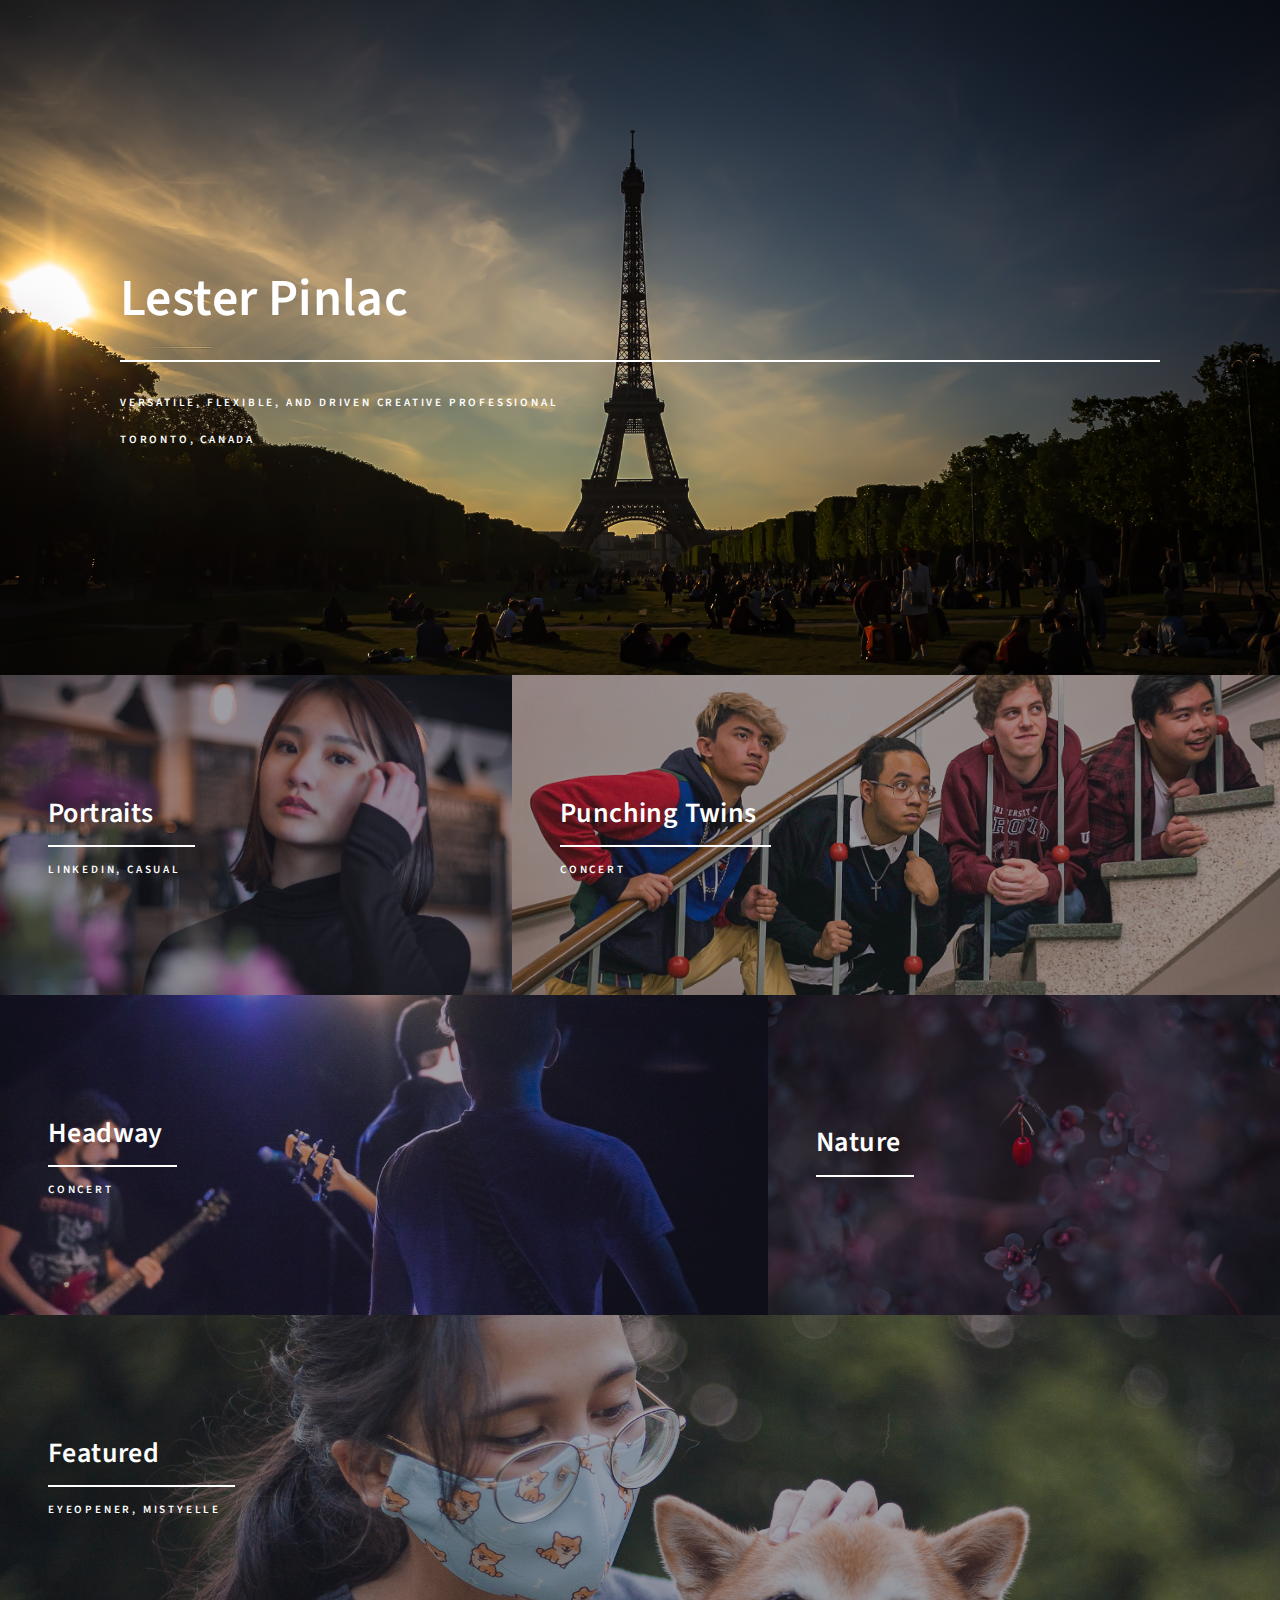
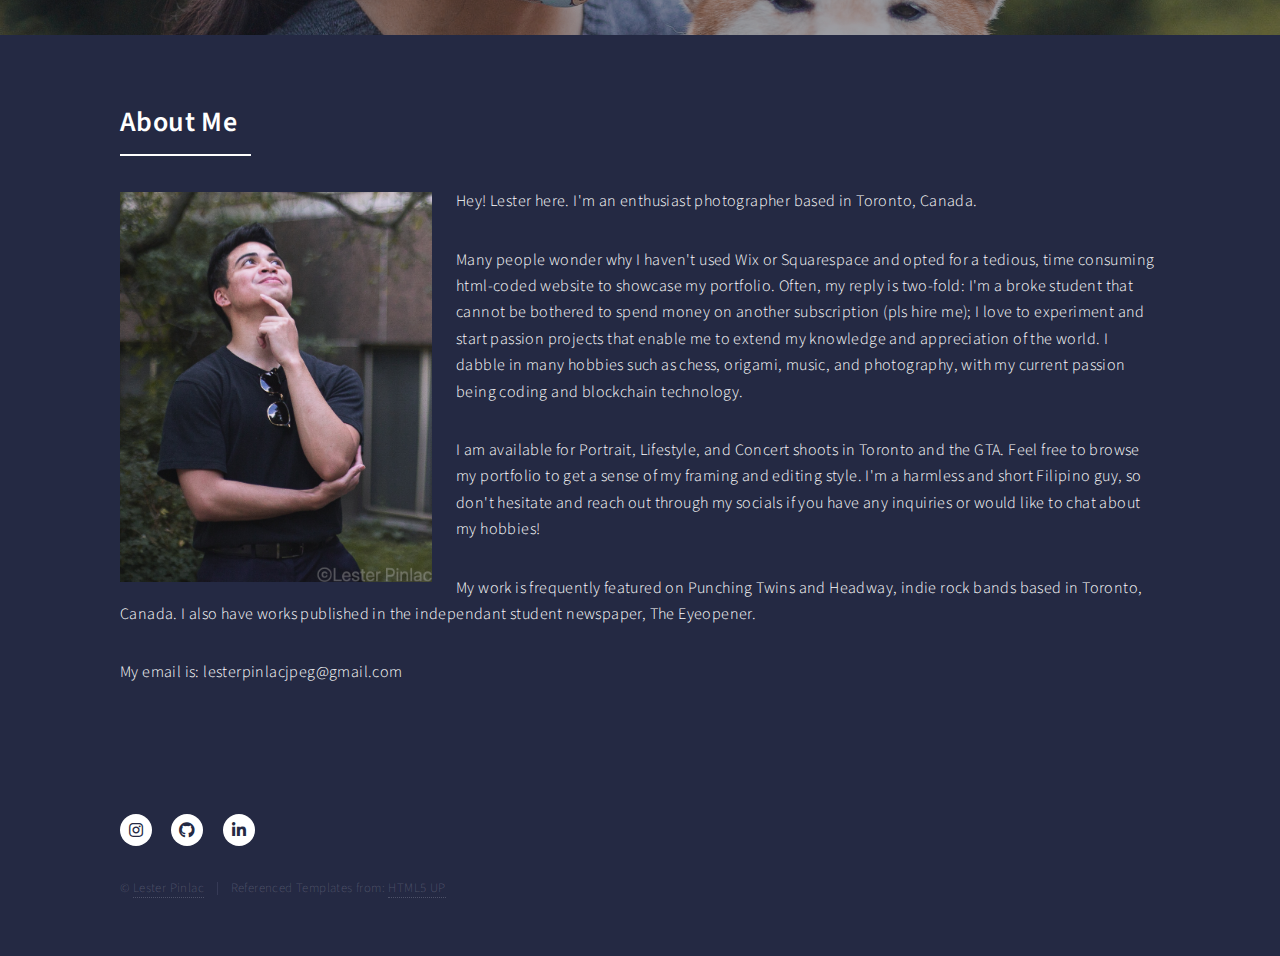
==== commit 32eb5675: "Update index.html" ====
--- a/index.html
+++ b/index.html
@@ -87,7 +87,7 @@
 										<img src="images/featured/featured-5.jpg" alt="" />
 									</span>
 									<header class="major">
-										<h3><a href="featured.strata.html" class="link">Featured</a></h3>
+										<h3><a href="featured.html" class="link">Featured</a></h3>
 										<p>Eyeopener, Mistyelle</p>
 									</header>
 								</article>
@@ -115,8 +115,8 @@
 						<div class="inner">
 							<ul class="icons">
 								<li><a href="https://www.instagram.com/lesterjohn.jpeg/" class="icon brands alt fa-instagram"><span class="label">Instagram</span></a></li>
-								<li><a href="#" class="icon brands alt fa-github"><span class="label">GitHub</span></a></li>
-								<li><a href="#" class="icon brands alt fa-linkedin-in"><span class="label">LinkedIn</span></a></li>
+								<li><a href="https://github.com/LesterPinlac" class="icon brands alt fa-github"><span class="label">GitHub</span></a></li>
+								<li><a href="https://www.linkedin.com/in/lester-pinlac-8310841b4/" class="icon brands alt fa-linkedin-in"><span class="label">LinkedIn</span></a></li>
 							</ul>
 							<ul class="copyright">
 								<li>&copy; <a href="pikashrine.html">Lester Pinlac</a></li><li>Referenced Templates from: <a href="https://html5up.net">HTML5 UP</a></li>
@@ -136,4 +136,4 @@
 			<script src="assets/js/main.js"></script>
 
 	</body>
-</html>+</html>
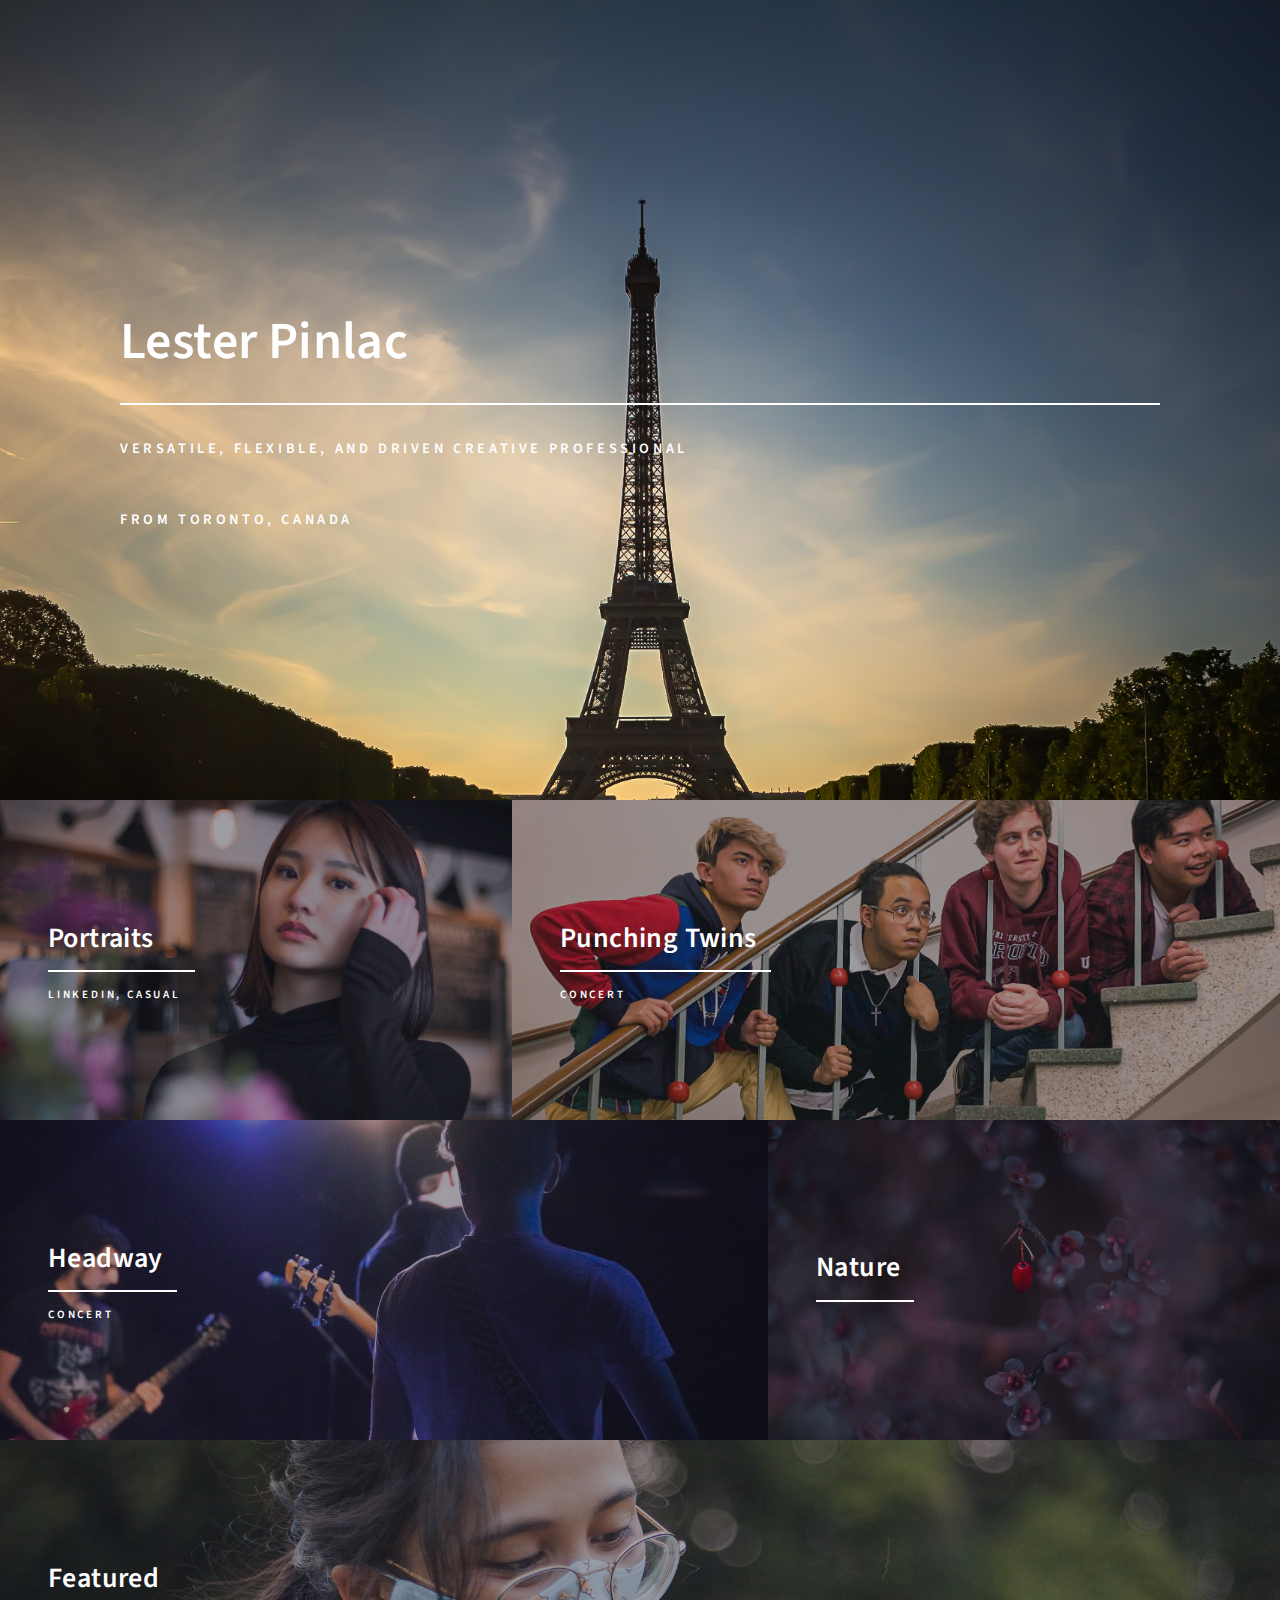
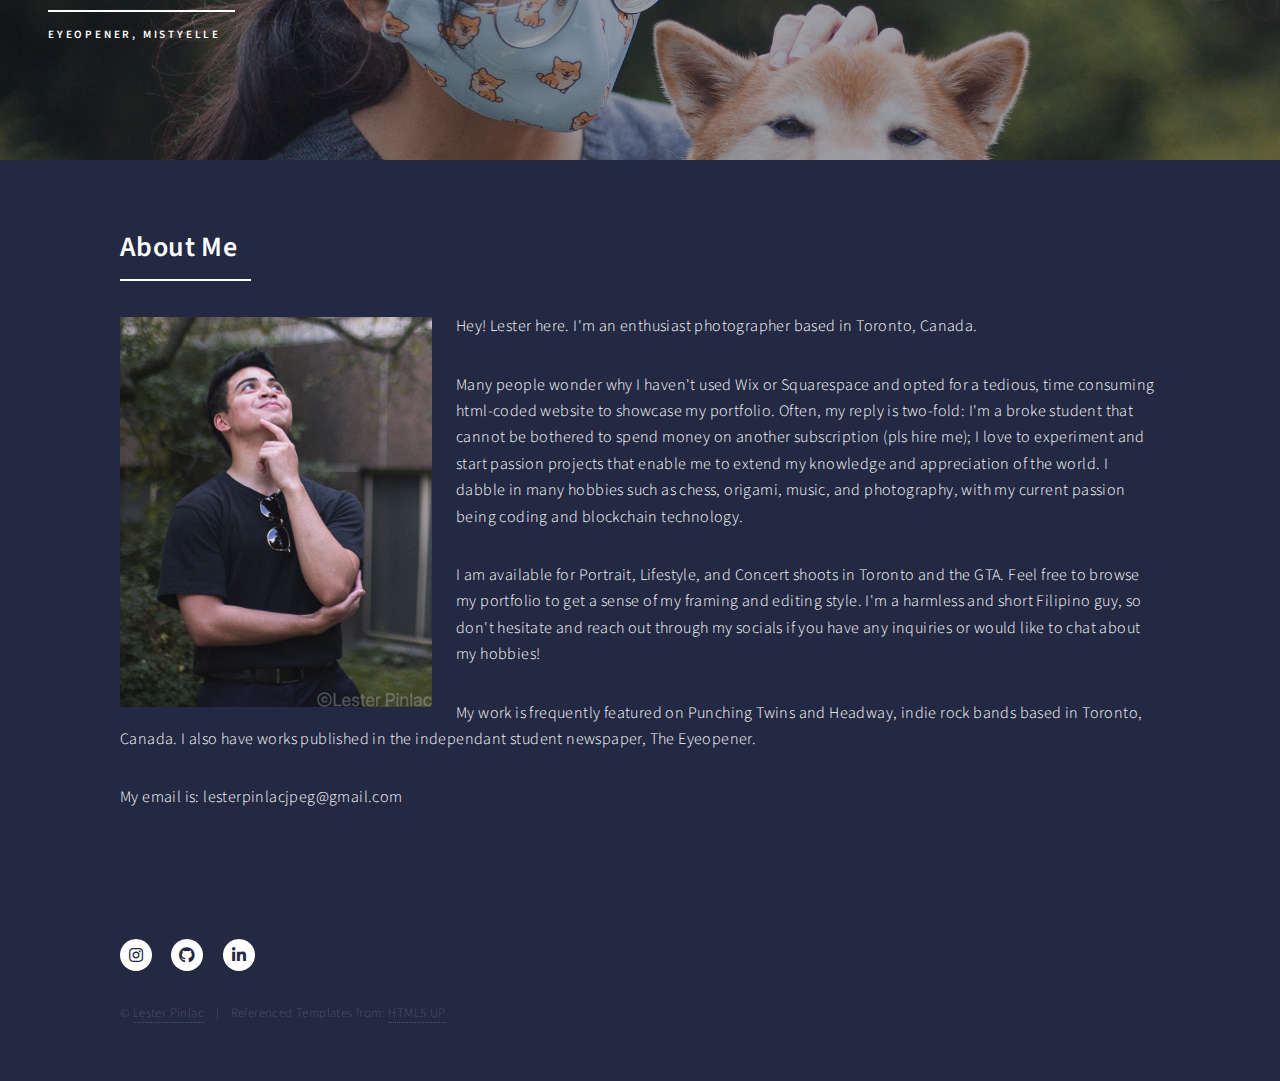
==== commit 924b8311: "Update index.html" ====
--- a/index.html
+++ b/index.html
@@ -27,8 +27,8 @@
 								<h1>Lester Pinlac</h1>
 							</header>
 							<div class="content">
-								<p>versatile, flexible, and driven creative professional <br/>
-								<br/>Toronto, Canada <br/>
+								<p>versatile, flexible, and driven creative professional <br/> <br/>
+								<br/>From Toronto, Canada <br/>
 								<ul class="actions">
 								</ul>
 							</div>
--- a/assets/css/main.css
+++ b/assets/css/main.css
@@ -3550,7 +3550,7 @@
 		display: -ms-flex;
 		display: flex;
 		padding: 6em 0 2em 0 ;
-		background-attachment: relative;
+		background-attachment: none;
 		background-position: center;
 		background-repeat: no-repeat;
 		background-size: cover;
@@ -3638,7 +3638,7 @@
 				}
 
 				#banner > .inner .content p {
-					font-size: 0.7em;
+					font-size: 0.9em;
 					font-weight: 600;
 					letter-spacing: 0.25em;
 					text-transform: uppercase;
@@ -3646,7 +3646,7 @@
 
 		#banner.major {
 			height: 75vh;
-			min-height: 30em;
+			min-height: 50em;
 			max-height: 50em;
 		}
 
@@ -4112,4 +4112,4 @@
 			transform: none;
 			opacity: 1;
 			visibility: visible;
-		}+		}
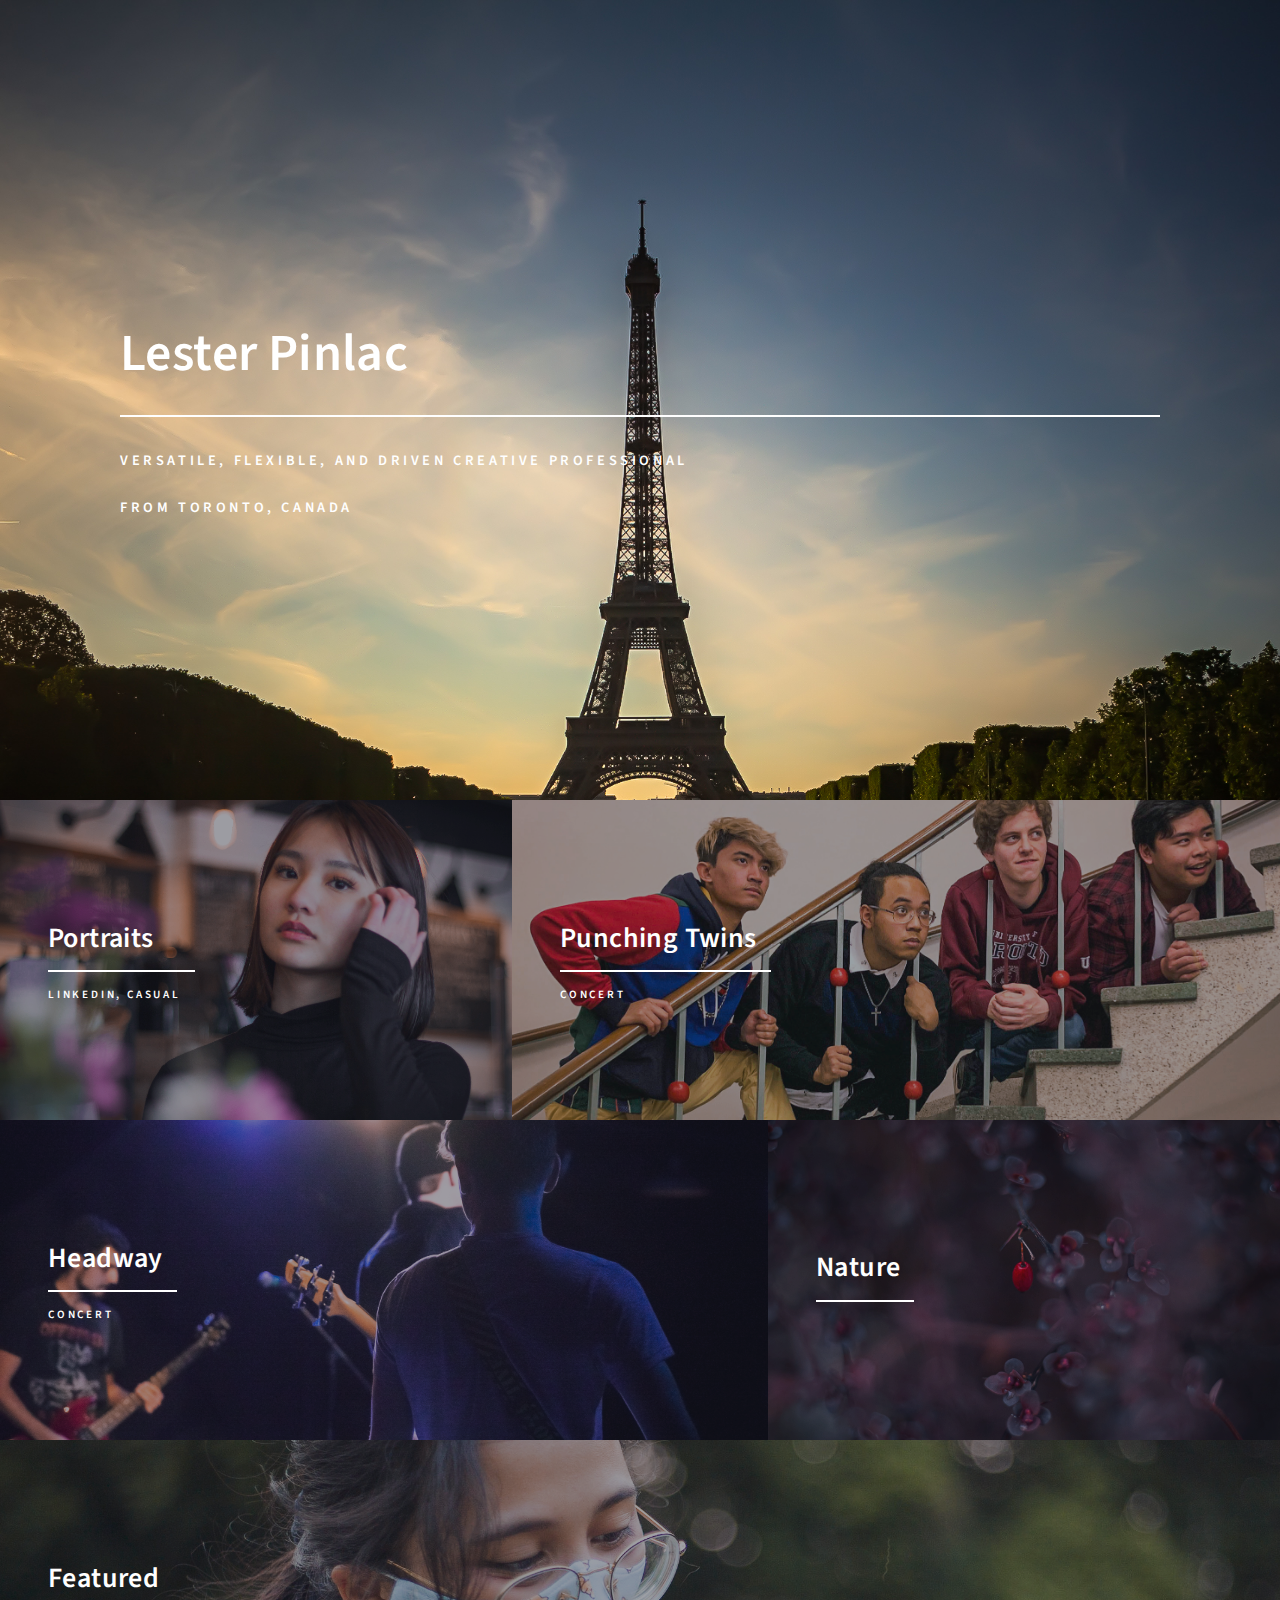
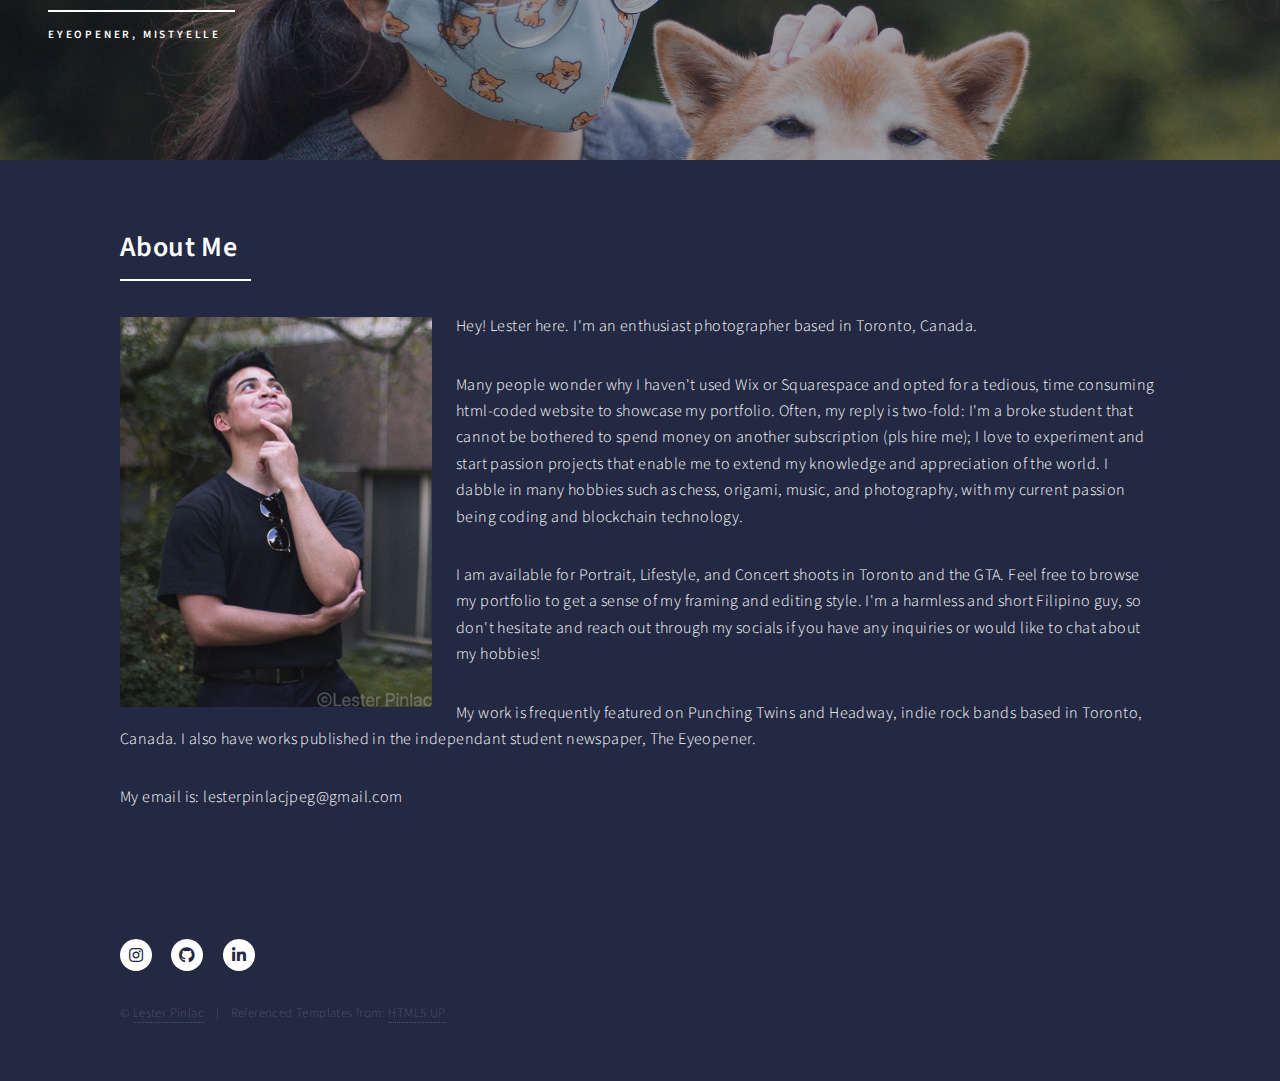
==== commit 02c34f4f: "Update index.html" ====
--- a/index.html
+++ b/index.html
@@ -27,7 +27,7 @@
 								<h1>Lester Pinlac</h1>
 							</header>
 							<div class="content">
-								<p>versatile, flexible, and driven creative professional <br/> <br/>
+								<p>versatile, flexible, and driven creative professional <br/>
 								<br/>From Toronto, Canada <br/>
 								<ul class="actions">
 								</ul>
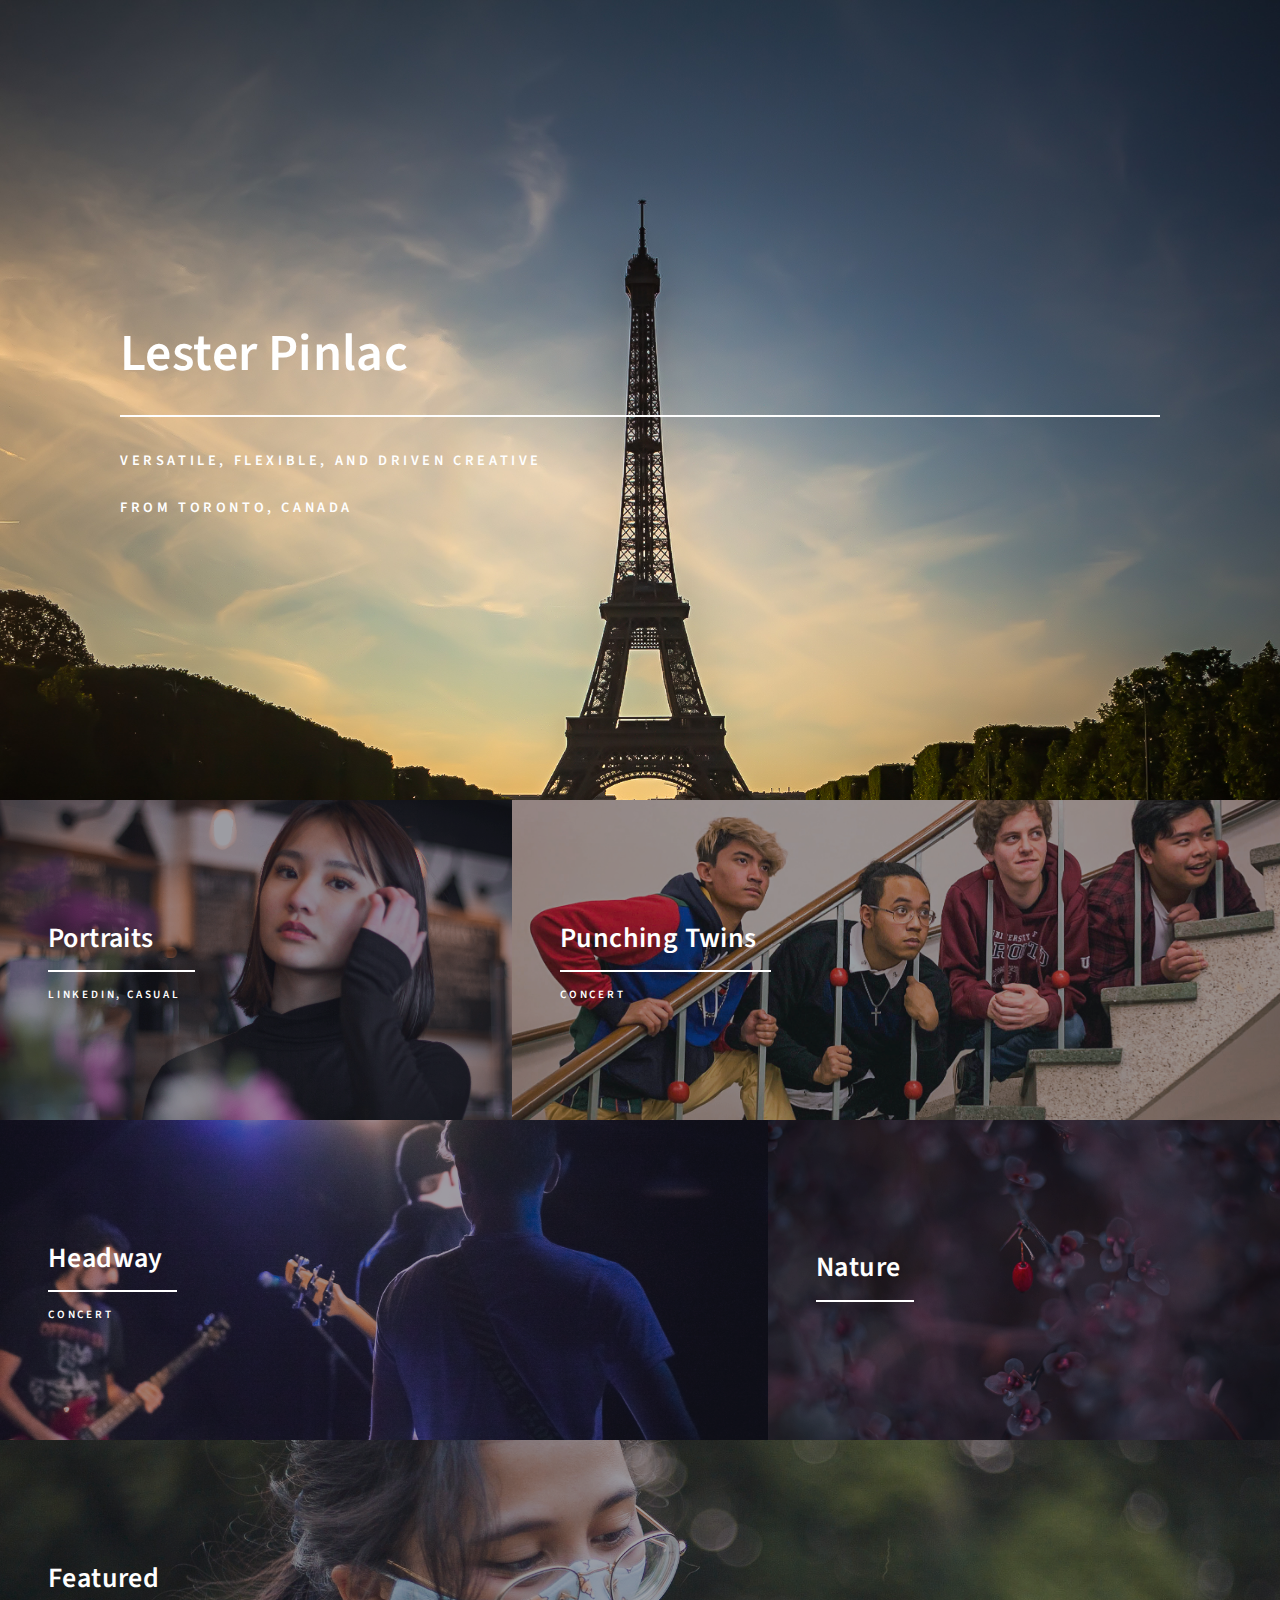
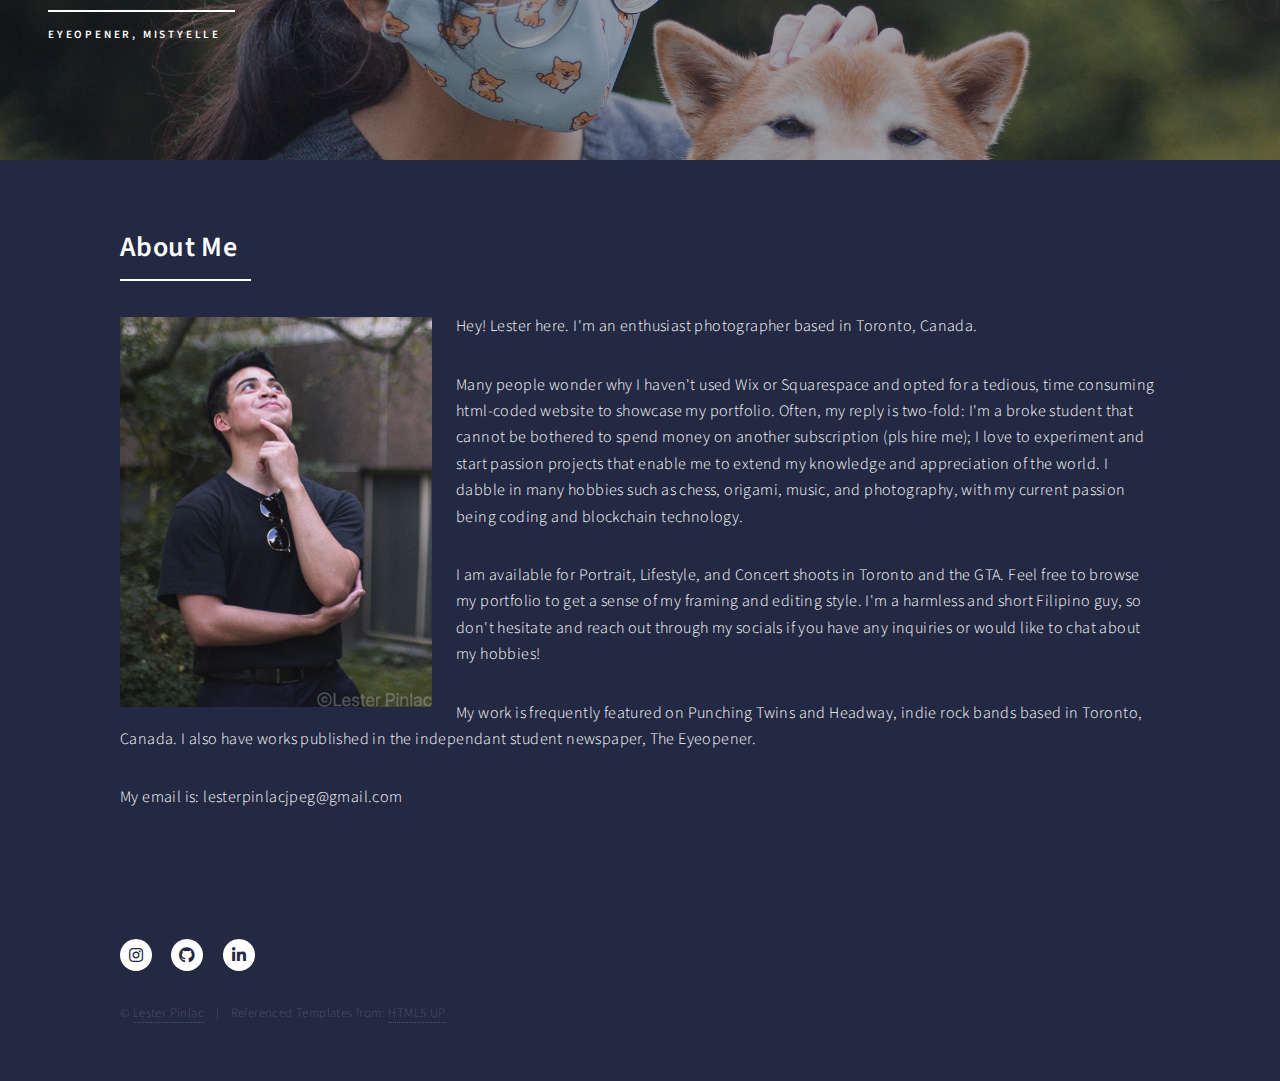
==== commit eae3b16e: "Update index.html" ====
--- a/index.html
+++ b/index.html
@@ -27,7 +27,7 @@
 								<h1>Lester Pinlac</h1>
 							</header>
 							<div class="content">
-								<p>versatile, flexible, and driven creative professional <br/>
+								<p>versatile, flexible, and driven creative  <br/>
 								<br/>From Toronto, Canada <br/>
 								<ul class="actions">
 								</ul>
